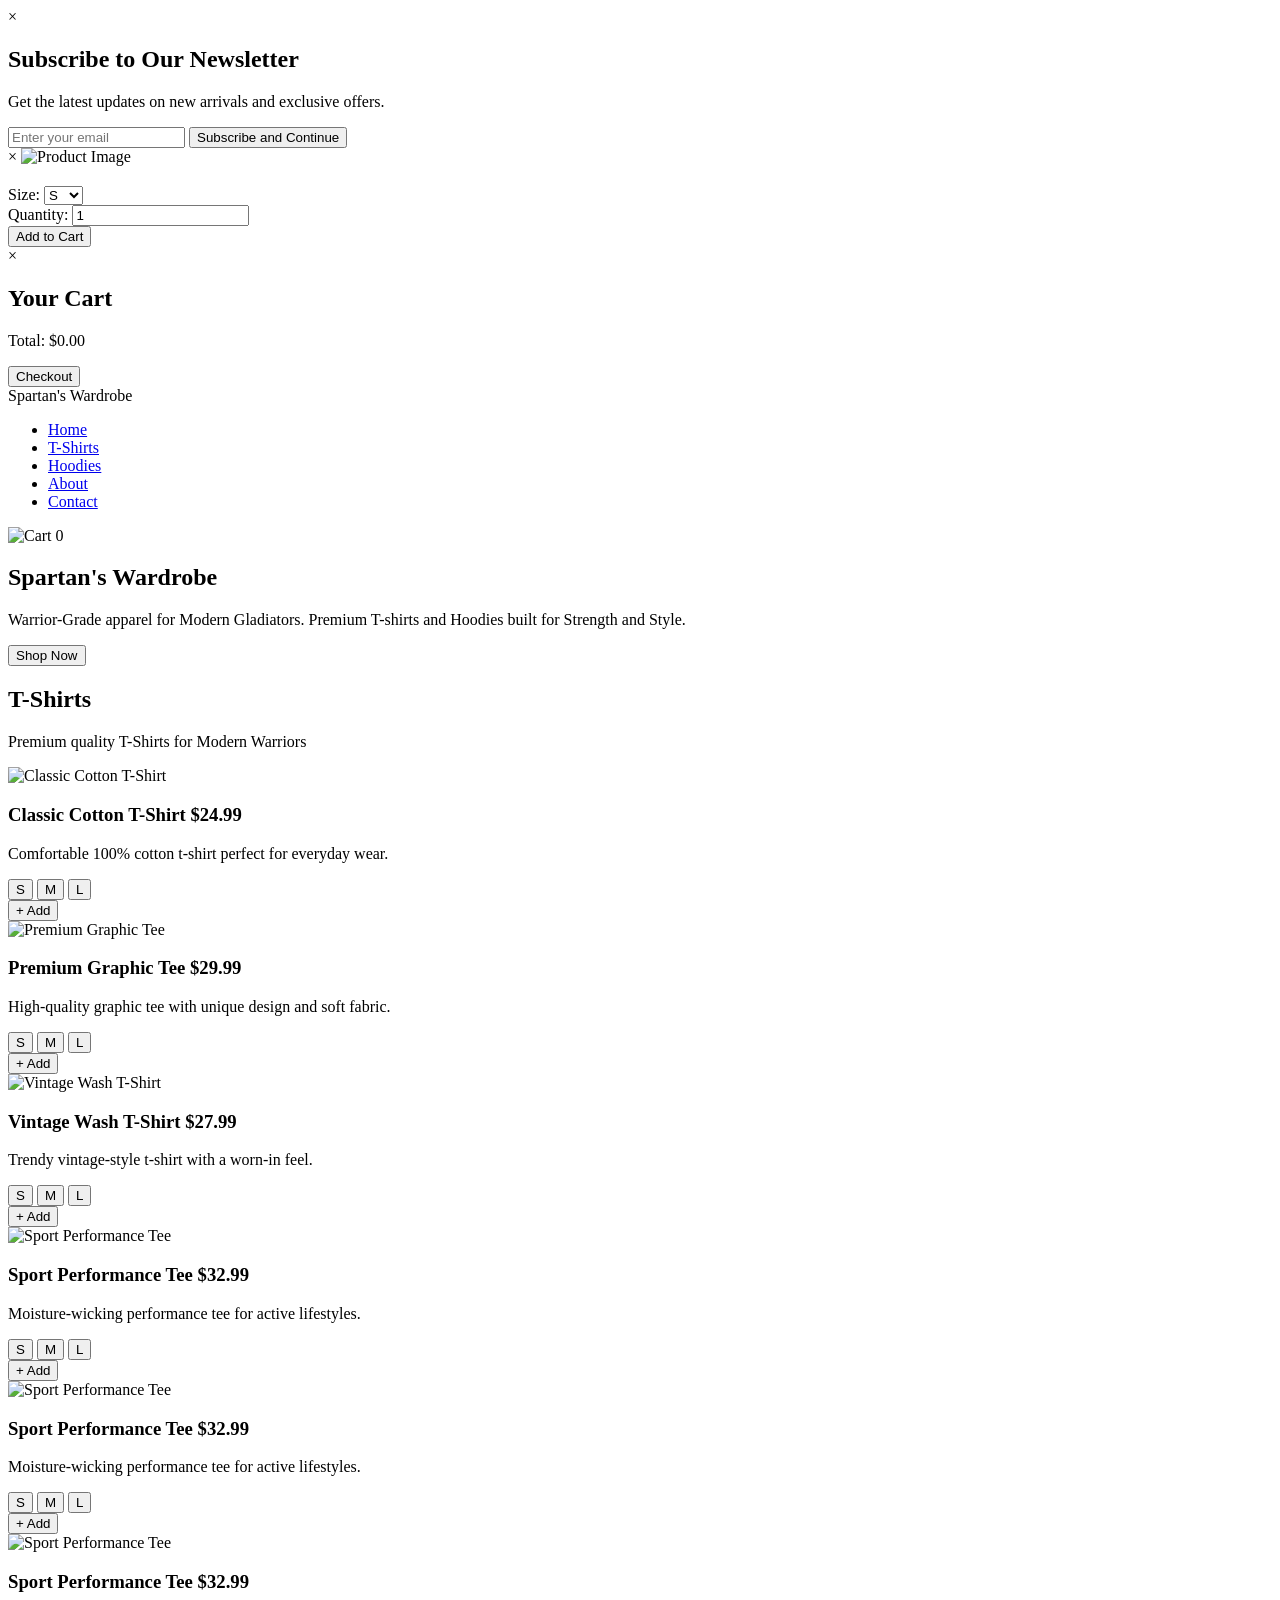
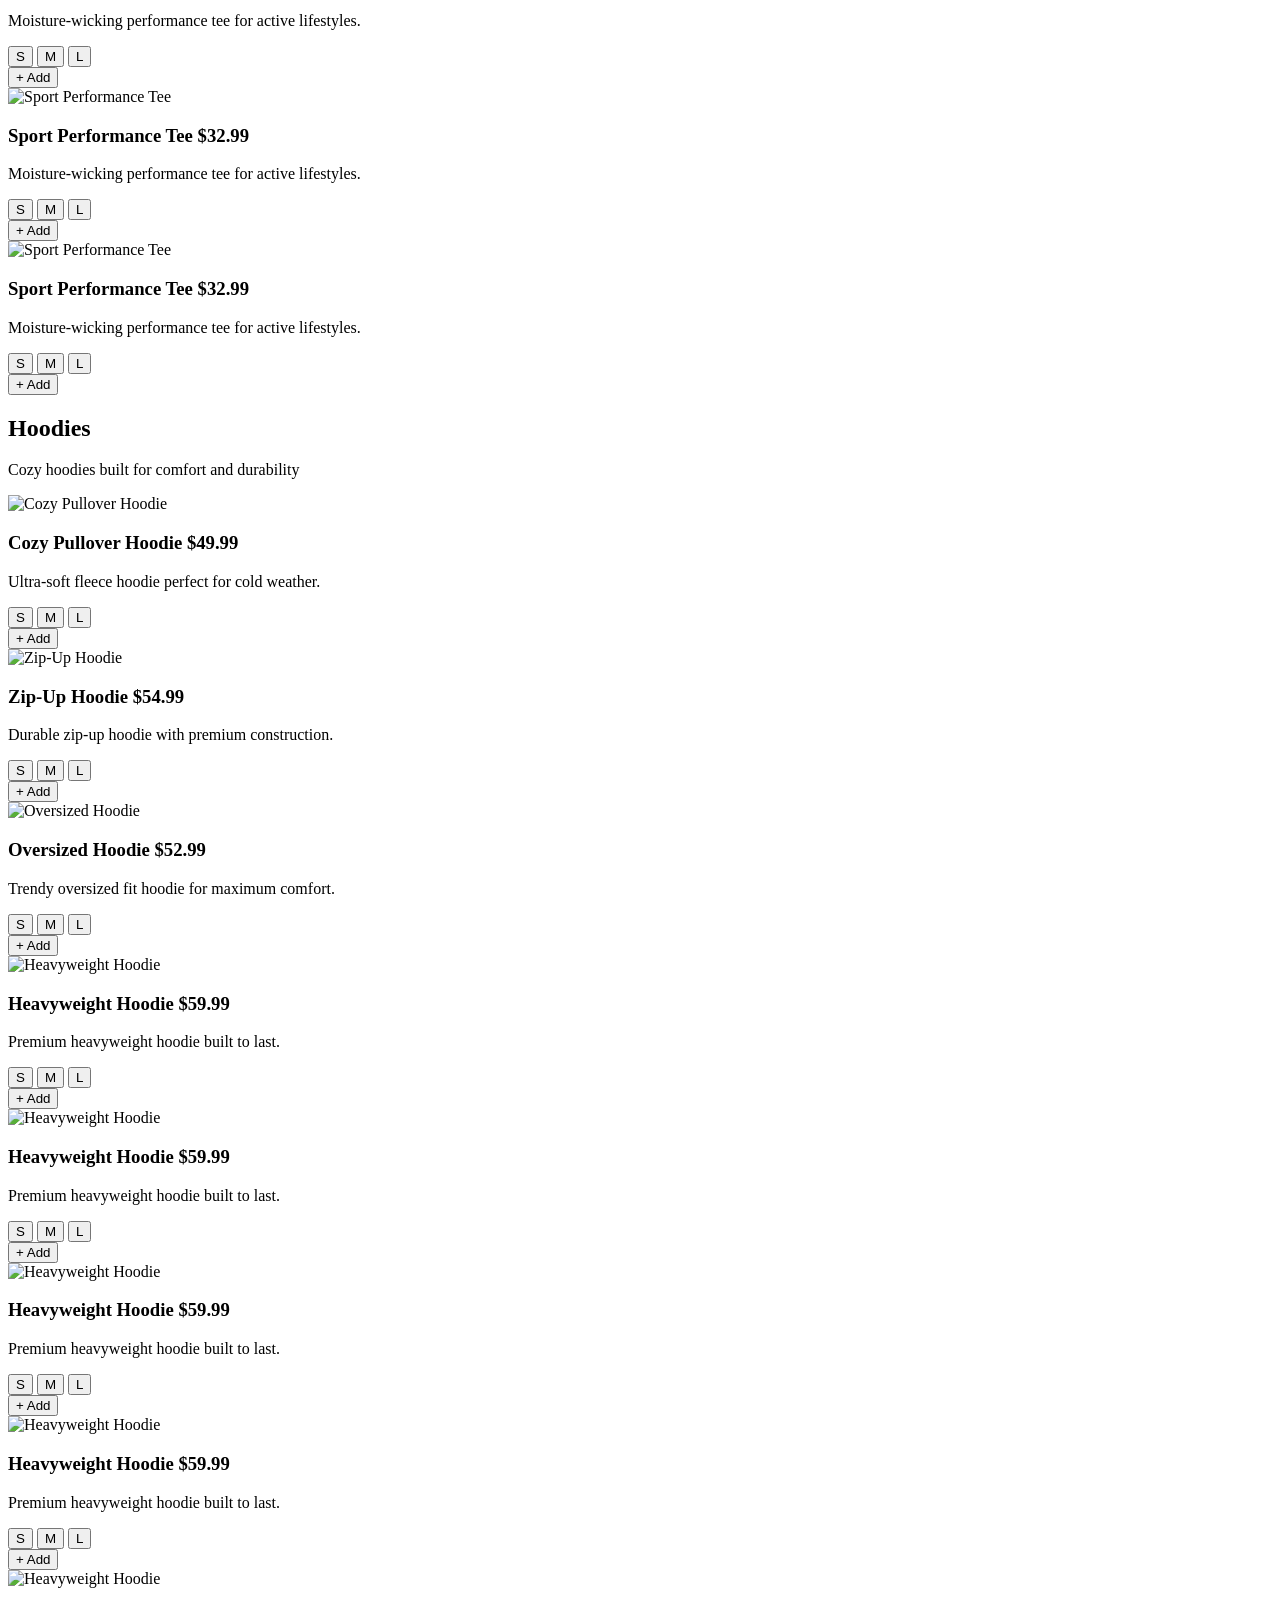
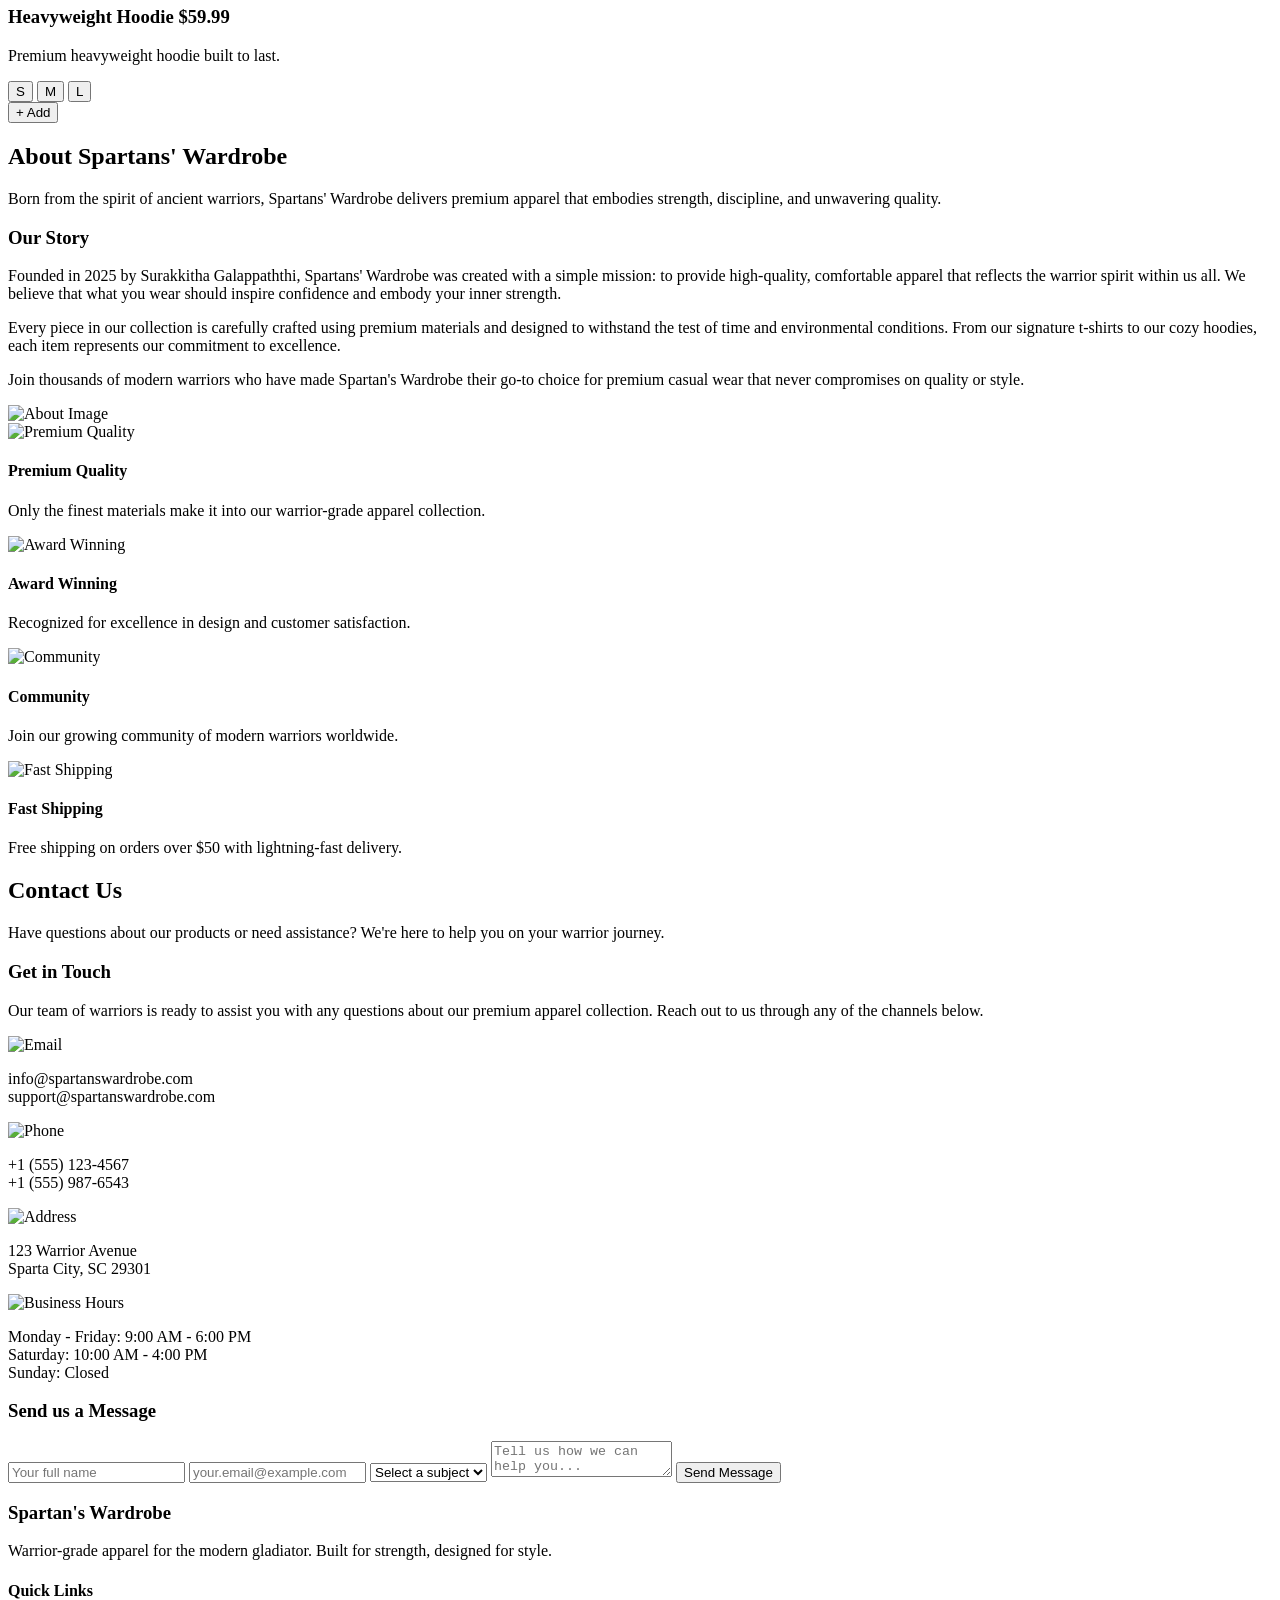
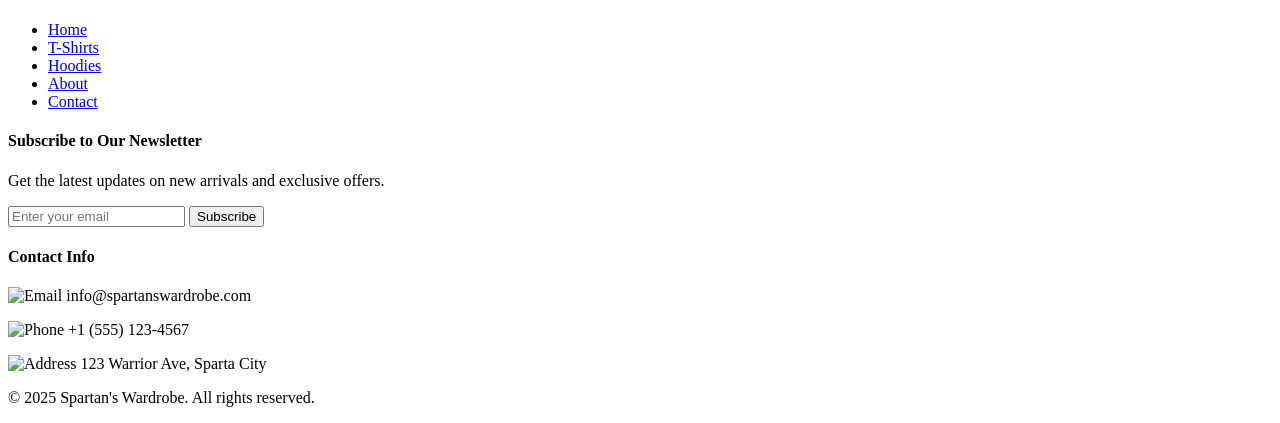
==== Spartans Wardrobe/index.html @ de3a8e61 "Rename Issue Resolved" ====
<!-- Main Page -->
<!DOCTYPE html>
<html lang="en">
<head>
    <meta charset="UTF-8">
    <meta name="viewport" content="width=device-width, initial-scale=1.0">
    <title>Spartan's Wardrobe</title>
    <link rel="stylesheet" href="css/styles.css">
</head>
<body>
    <!-- Email Subscription Modal -->
    <div id="emailModal" class="modal">
        <div class="modal-content">
            <span class="close">&times;</span>
            <h2>Subscribe to Our Newsletter</h2>
            <p>Get the latest updates on new arrivals and exclusive offers.</p>
            <form id="emailForm">
                <input type="email" id="subscribeEmail" placeholder="Enter your email" required>
                <button type="submit">Subscribe and Continue</button>
            </form>
        </div>
    </div>

    <!-- Product Detail Modal -->
    <div id="productModal" class="modal">
        <div class="modal-content">
            <span class="close">&times;</span>
            <img id="modalImage" src="" alt="Product Image">
            <h2 id="modalName"></h2>
            <p id="modalPrice"></p>
            <p id="modalDesc"></p>
            <div class="modal-options">
                <label for="modalSize">Size:</label>
                <select id="modalSize">
                    <option value="S">S</option>
                    <option value="M">M</option>
                    <option value="L">L</option>
                    <option value="XL">XL</option>
                </select>
            </div>
            <div class="modal-options">
                <label for="modalQty">Quantity:</label>
                <input type="number" id="modalQty" min="1" value="1">
            </div>
            <button id="addToCartBtn">Add to Cart</button>
        </div>
    </div>

    <!-- Cart Modal -->
    <div id="cartModal" class="modal">
        <div class="modal-content">
            <span class="close">&times;</span>
            <h2>Your Cart</h2>
            <div id="cartItems"></div>
            <p id="cartTotal">Total: $0.00</p>
            <button id="checkoutBtn">Checkout</button>
        </div>
    </div>

    <!-- Navbar -->
    <header>
        <nav>
            <div class="logo">Spartan's Wardrobe</div>
            <ul>
                <li><a href="#home">Home</a></li>
                <li><a href="#tshirts">T-Shirts</a></li>
                <li><a href="#hoodies">Hoodies</a></li>
                <li><a href="#about">About</a></li>
                <li><a href="#contact">Contact</a></li>
            </ul>
            <div class="cart-icon">
                <img src="Spartans' Wardrobe\IMAGES\icons8-shopping-cart.gif" alt="Cart">
                <span id="cartBadge" class="badge">0</span>
            </div>
        </nav>
    </header>

    <!-- Home Section -->
    <section id="home" class="hero">
        <h1>Spartan's Wardrobe</h1>
        <p>Warrior-Grade apparel for Modern Gladiators. Premium T-shirts and Hoodies built for Strength and Style.</p>
        <button class="shop-now">Shop Now</button>
    </section>

    <!-- T-Shirts Section -->
    <section id="tshirts">
        <h2>T-Shirts</h2>
        <p>Premium quality T-Shirts for Modern Warriors</p>
        <div class="products">

            <div class="product" data-id="1">
                <img src="Spartans' Wardrobe\IMAGES\T-1.jpeg" alt="Classic Cotton T-Shirt" data-images='["Spartans' Wardrobe\IMAGES\T-1.jpeg"]'>
                <h3>Classic Cotton T-Shirt $24.99</h3>
                <p>Comfortable 100% cotton t-shirt perfect for everyday wear.</p>
                <div class="sizes">
                    <button>S</button>
                    <button>M</button>
                    <button>L</button>
                </div>
                <button class="add-btn">+ Add</button>
            </div>

            <div class="product" data-id="2">
                <img src="Spartans' Wardrobe\IMAGES\T-2.jpg" alt="Premium Graphic Tee" data-images='["Spartans' Wardrobe\IMAGES\T-2.jpg"]'>
                <h3>Premium Graphic Tee $29.99</h3>
                <p>High-quality graphic tee with unique design and soft fabric.</p>
                <div class="sizes">
                    <button>S</button>
                    <button>M</button>
                    <button>L</button>
                </div>
                <button class="add-btn">+ Add</button>
            </div>

            <div class="product" data-id="3">
                <img src="Spartans' Wardrobe\IMAGES\T-3.jpg" alt="Vintage Wash T-Shirt" data-images='["Spartans' Wardrobe\IMAGES\T-3.jpg"]'>
                <h3>Vintage Wash T-Shirt $27.99</h3>
                <p>Trendy vintage-style t-shirt with a worn-in feel.</p>
                <div class="sizes">
                    <button>S</button>
                    <button>M</button>
                    <button>L</button>
                </div>
                <button class="add-btn">+ Add</button>
            </div>

            <div class="product" data-id="4">
                <img src="Spartans' Wardrobe\IMAGES\T-4.jpg" alt="Sport Performance Tee" data-images='["Spartans' Wardrobe\IMAGES\T-4.jpg"]'>
                <h3>Sport Performance Tee $32.99</h3>
                <p>Moisture-wicking performance tee for active lifestyles.</p>
                <div class="sizes">
                    <button>S</button>
                    <button>M</button>
                    <button>L</button>
                </div>
                <button class="add-btn">+ Add</button>
            </div>

            <div class="product" data-id="5">
                <img src="Spartans' Wardrobe\IMAGES\T-5.jpeg" alt="Sport Performance Tee" data-images='["https://via.placeholder.com/300x200?text=Sport+Performance", "https://via.placeholder.com/300x200?text=Sport+Performance+Alt"]'>
                <h3>Sport Performance Tee $32.99</h3>
                <p>Moisture-wicking performance tee for active lifestyles.</p>
                <div class="sizes">
                    <button>S</button>
                    <button>M</button>
                    <button>L</button>
                </div>
                <button class="add-btn">+ Add</button>
            </div>

            <div class="product" data-id="6">
                <img src="Spartans' Wardrobe\IMAGES\T-6.jpeg" alt="Sport Performance Tee" data-images='["https://via.placeholder.com/300x200?text=Sport+Performance", "https://via.placeholder.com/300x200?text=Sport+Performance+Alt"]'>
                <h3>Sport Performance Tee $32.99</h3>
                <p>Moisture-wicking performance tee for active lifestyles.</p>
                <div class="sizes">
                    <button>S</button>
                    <button>M</button>
                    <button>L</button>
                </div>
                <button class="add-btn">+ Add</button>
            </div>

            <div class="product" data-id="7">
                <img src="Spartans' Wardrobe\IMAGES\T-7.jpeg" alt="Sport Performance Tee" data-images='["https://via.placeholder.com/300x200?text=Sport+Performance", "https://via.placeholder.com/300x200?text=Sport+Performance+Alt"]'>
                <h3>Sport Performance Tee $32.99</h3>
                <p>Moisture-wicking performance tee for active lifestyles.</p>
                <div class="sizes">
                    <button>S</button>
                    <button>M</button>
                    <button>L</button>
                </div>
                <button class="add-btn">+ Add</button>
            </div>

            <div class="product" data-id="8">
                <img src="Spartans' Wardrobe\IMAGES\T-8.jpeg" alt="Sport Performance Tee" data-images='["https://via.placeholder.com/300x200?text=Sport+Performance", "https://via.placeholder.com/300x200?text=Sport+Performance+Alt"]'>
                <h3>Sport Performance Tee $32.99</h3>
                <p>Moisture-wicking performance tee for active lifestyles.</p>
                <div class="sizes">
                    <button>S</button>
                    <button>M</button>
                    <button>L</button>
                </div>
                <button class="add-btn">+ Add</button>
            </div>

            
        </div>
    </section>


    <!-- Hoodies Section -->
    <section id="hoodies">
        <h2>Hoodies</h2>
        <p>Cozy hoodies built for comfort and durability</p>
        <div class="products">

            <div class="product" data-id="9">
                <img src="Spartans' Wardrobe\IMAGES\H-1.jpg" alt="Cozy Pullover Hoodie" data-images='["https://via.placeholder.com/300x200?text=Cozy+Pullover", "https://via.placeholder.com/300x200?text=Cozy+Pullover+Alt"]'>
                <h3>Cozy Pullover Hoodie $49.99</h3>
                <p>Ultra-soft fleece hoodie perfect for cold weather.</p>
                <div class="sizes">
                    <button>S</button>
                    <button>M</button>
                    <button>L</button>
                </div>
                <button class="add-btn">+ Add</button>
            </div>

            <div class="product" data-id="10">
                <img src="Spartans' Wardrobe\IMAGES\H-2.jpeg" alt="Zip-Up Hoodie" data-images='["https://via.placeholder.com/300x200?text=Zip-Up", "https://via.placeholder.com/300x200?text=Zip-Up+Alt"]'>
                <h3>Zip-Up Hoodie $54.99</h3>
                <p>Durable zip-up hoodie with premium construction.</p>
                <div class="sizes">
                    <button>S</button>
                    <button>M</button>
                    <button>L</button>
                </div>
                <button class="add-btn">+ Add</button>
            </div>

            <div class="product" data-id="11">
                <img src="Spartans' Wardrobe\IMAGES\H-3.jpeg" alt="Oversized Hoodie" data-images='["https://via.placeholder.com/300x200?text=Oversized", "https://via.placeholder.com/300x200?text=Oversized+Alt"]'>
                <h3>Oversized Hoodie $52.99</h3>
                <p>Trendy oversized fit hoodie for maximum comfort.</p>
                <div class="sizes">
                    <button>S</button>
                    <button>M</button>
                    <button>L</button>
                </div>
                <button class="add-btn">+ Add</button>
            </div>

            <div class="product" data-id="12">
                <img src="Spartans' Wardrobe\IMAGES\H-4.jpeg" alt="Heavyweight Hoodie" data-images='["https://via.placeholder.com/300x200?text=Heavyweight", "https://via.placeholder.com/300x200?text=Heavyweight+Alt"]'>
                <h3>Heavyweight Hoodie $59.99</h3>
                <p>Premium heavyweight hoodie built to last.</p>
                <div class="sizes">
                    <button>S</button>
                    <button>M</button>
                    <button>L</button>
                </div>
                <button class="add-btn">+ Add</button>
            </div>

            <div class="product" data-id="13">
                <img src="Spartans' Wardrobe\IMAGES\H-5.jpeg" alt="Heavyweight Hoodie" data-images='["https://via.placeholder.com/300x200?text=Heavyweight", "https://via.placeholder.com/300x200?text=Heavyweight+Alt"]'>
                <h3>Heavyweight Hoodie $59.99</h3>
                <p>Premium heavyweight hoodie built to last.</p>
                <div class="sizes">
                    <button>S</button>
                    <button>M</button>
                    <button>L</button>
                </div>
                <button class="add-btn">+ Add</button>
            </div>

            <div class="product" data-id="14">
                <img src="Spartans' Wardrobe\IMAGES\H-6.jpg" alt="Heavyweight Hoodie" data-images='["https://via.placeholder.com/300x200?text=Heavyweight", "https://via.placeholder.com/300x200?text=Heavyweight+Alt"]'>
                <h3>Heavyweight Hoodie $59.99</h3>
                <p>Premium heavyweight hoodie built to last.</p>
                <div class="sizes">
                    <button>S</button>
                    <button>M</button>
                    <button>L</button>
                </div>
                <button class="add-btn">+ Add</button>
            </div>

            <div class="product" data-id="15">
                <img src="Spartans' Wardrobe\IMAGES\H-7.jpeg" alt="Heavyweight Hoodie" data-images='["https://via.placeholder.com/300x200?text=Heavyweight", "https://via.placeholder.com/300x200?text=Heavyweight+Alt"]'>
                <h3>Heavyweight Hoodie $59.99</h3>
                <p>Premium heavyweight hoodie built to last.</p>
                <div class="sizes">
                    <button>S</button>
                    <button>M</button>
                    <button>L</button>
                </div>
                <button class="add-btn">+ Add</button>
            </div>

            <div class="product" data-id="16">
                <img src="Spartans' Wardrobe\IMAGES\H-8.jpeg" alt="Heavyweight Hoodie" data-images='["https://via.placeholder.com/300x200?text=Heavyweight", "https://via.placeholder.com/300x200?text=Heavyweight+Alt"]'>
                <h3>Heavyweight Hoodie $59.99</h3>
                <p>Premium heavyweight hoodie built to last.</p>
                <div class="sizes">
                    <button>S</button>
                    <button>M</button>
                    <button>L</button>
                </div>
                <button class="add-btn">+ Add</button>
            </div>

        </div>
    </section>

    <!-- About Section -->
    <section id="about">
        <h2>About Spartans' Wardrobe</h2>
        <p>Born from the spirit of ancient warriors, Spartans' Wardrobe delivers premium apparel that embodies strength, discipline, and unwavering quality.</p>
        <div class="about-content">
            <div class="story">
                <h3>Our Story</h3>
                <p>Founded in 2025 by Surakkitha Galappaththi, Spartans' Wardrobe was created with a simple mission: to provide high-quality, comfortable apparel that reflects the warrior spirit within us all. We believe that what you wear should inspire confidence and embody your inner strength.</p>
                <p>Every piece in our collection is carefully crafted using premium materials and designed to withstand the test of time and environmental conditions. From our signature t-shirts to our cozy hoodies, each item represents our commitment to excellence.</p>
                <p>Join thousands of modern warriors who have made Spartan's Wardrobe their go-to choice for premium casual wear that never compromises on quality or style.</p>
            </div>
            <img src="Spartans' Wardrobe\IMAGES\About.jpg" alt="About Image">
        </div>
        <div class="features">
            <div class="feature">
                <img src="Spartans' Wardrobe\IMAGES\icons8-Premiumquality.png" alt="Premium Quality">
                <h4>Premium Quality</h4>
                <p>Only the finest materials make it into our warrior-grade apparel collection.</p>
            </div>
            <div class="feature">
                <img src="Spartans' Wardrobe\IMAGES\icons8-awardwinning.png" alt="Award Winning">
                <h4>Award Winning</h4>
                <p>Recognized for excellence in design and customer satisfaction.</p>
            </div>
            <div class="feature">
                <img src="Spartans' Wardrobe\IMAGES\icons8-community.png" alt="Community">
                <h4>Community</h4>
                <p>Join our growing community of modern warriors worldwide.</p>
            </div>
            <div class="feature">
                <img src="Spartans' Wardrobe\IMAGES\icons8-shipping.png" alt="Fast Shipping">
                <h4>Fast Shipping</h4>
                <p>Free shipping on orders over $50 with lightning-fast delivery.</p>
            </div>
        </div>
    </section>

    <!-- Contact Section -->
    <section id="contact">
        <h2>Contact Us</h2>
        <p>Have questions about our products or need assistance? We're here to help you on your warrior journey.</p>
        <div class="contact-content">
            <div class="contact-info">
                <h3>Get in Touch</h3>
                <p>Our team of warriors is ready to assist you with any questions about our premium apparel collection. Reach out to us through any of the channels below.</p>
                <div class="info-item">
                    <img src="Spartans' Wardrobe\IMAGES\icons8-email.gif" alt="Email">
                    <p>info@spartanswardrobe.com<br>support@spartanswardrobe.com</p>
                </div>
                <div class="info-item">
                    <img src="Spartans' Wardrobe\IMAGES\icons8-phone.gif" alt="Phone">
                    <p>+1 (555) 123-4567<br>+1 (555) 987-6543</p>
                </div>
                <div class="info-item">
                    <img src="Spartans' Wardrobe\IMAGES\icons8-address.gif" alt="Address">
                    <p>123 Warrior Avenue<br>Sparta City, SC 29301</p>
                </div>
                <div class="info-item">
                    <img src="Spartans' Wardrobe\IMAGES\icons8-businesshours.png" alt="Business Hours">
                    <p>Monday - Friday: 9:00 AM - 6:00 PM<br>Saturday: 10:00 AM - 4:00 PM<br>Sunday: Closed</p>
                </div>
            </div>
            <div class="contact-form">
                <h3>Send us a Message</h3>
                <form id="contactForm">
                    <input type="text" placeholder="Your full name" required>
                    <input type="email" placeholder="your.email@example.com" required>
                    <select required>
                        <option value="">Select a subject</option>
                        <option value="product">Product Inquiry</option>
                        <option value="support">Support</option>
                        <option value="other">Other</option>
                    </select>
                    <textarea placeholder="Tell us how we can help you..." required></textarea>
                    <button type="submit">Send Message</button>
                </form>
            </div>
        </div>
    </section>

    <!-- Footer -->
    <footer>
        <div class="footer-content">
            <div class="footer-logo">
                <h3>Spartan's Wardrobe</h3>
                <p>Warrior-grade apparel for the modern gladiator. Built for strength, designed for style.</p>
            </div>
            <div class="quick-links">
                <h4>Quick Links</h4>
                <ul>
                    <li><a href="#home">Home</a></li>
                    <li><a href="#tshirts">T-Shirts</a></li>
                    <li><a href="#hoodies">Hoodies</a></li>
                    <li><a href="#about">About</a></li>
                    <li><a href="#contact">Contact</a></li>
                </ul>
            </div>
            <div class="newsletter">
                <h4>Subscribe to Our Newsletter</h4>
                <p>Get the latest updates on new arrivals and exclusive offers.</p>
                <form id="footerNewsletter">
                    <input type="email" placeholder="Enter your email" required>
                    <button type="submit">Subscribe</button>
                </form>
            </div>
            <div class="contact-info-footer">
                <h4>Contact Info</h4>
                <p><img src="https://via.placeholder.com/20?text=Email" alt="Email"> info@spartanswardrobe.com</p>
                <p><img src="https://via.placeholder.com/20?text=Phone" alt="Phone"> +1 (555) 123-4567</p>
                <p><img src="https://via.placeholder.com/20?text=Address" alt="Address"> 123 Warrior Ave, Sparta City</p>
            </div>
        </div>
        <p class="copyright">&copy; 2025 Spartan's Wardrobe. All rights reserved.</p>
    </footer>

    <!--JavaScript goes here-->

</body>
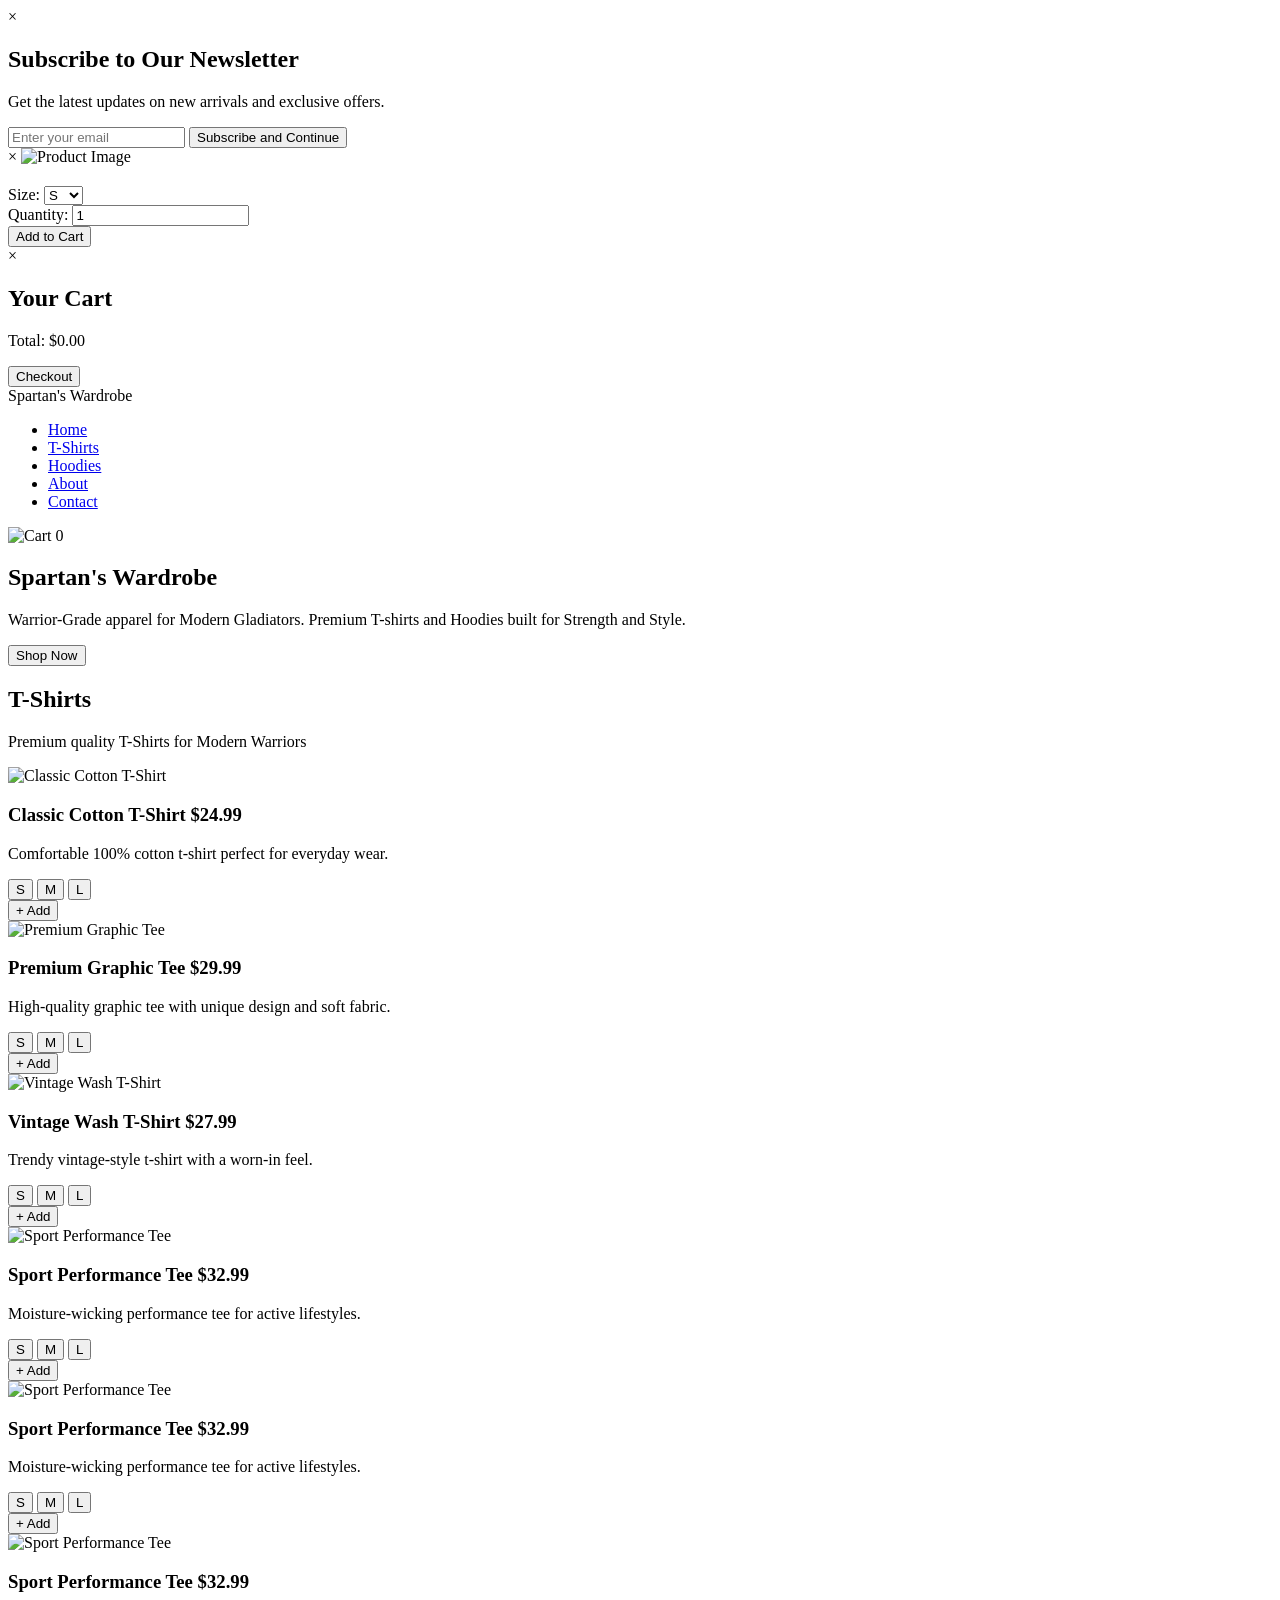
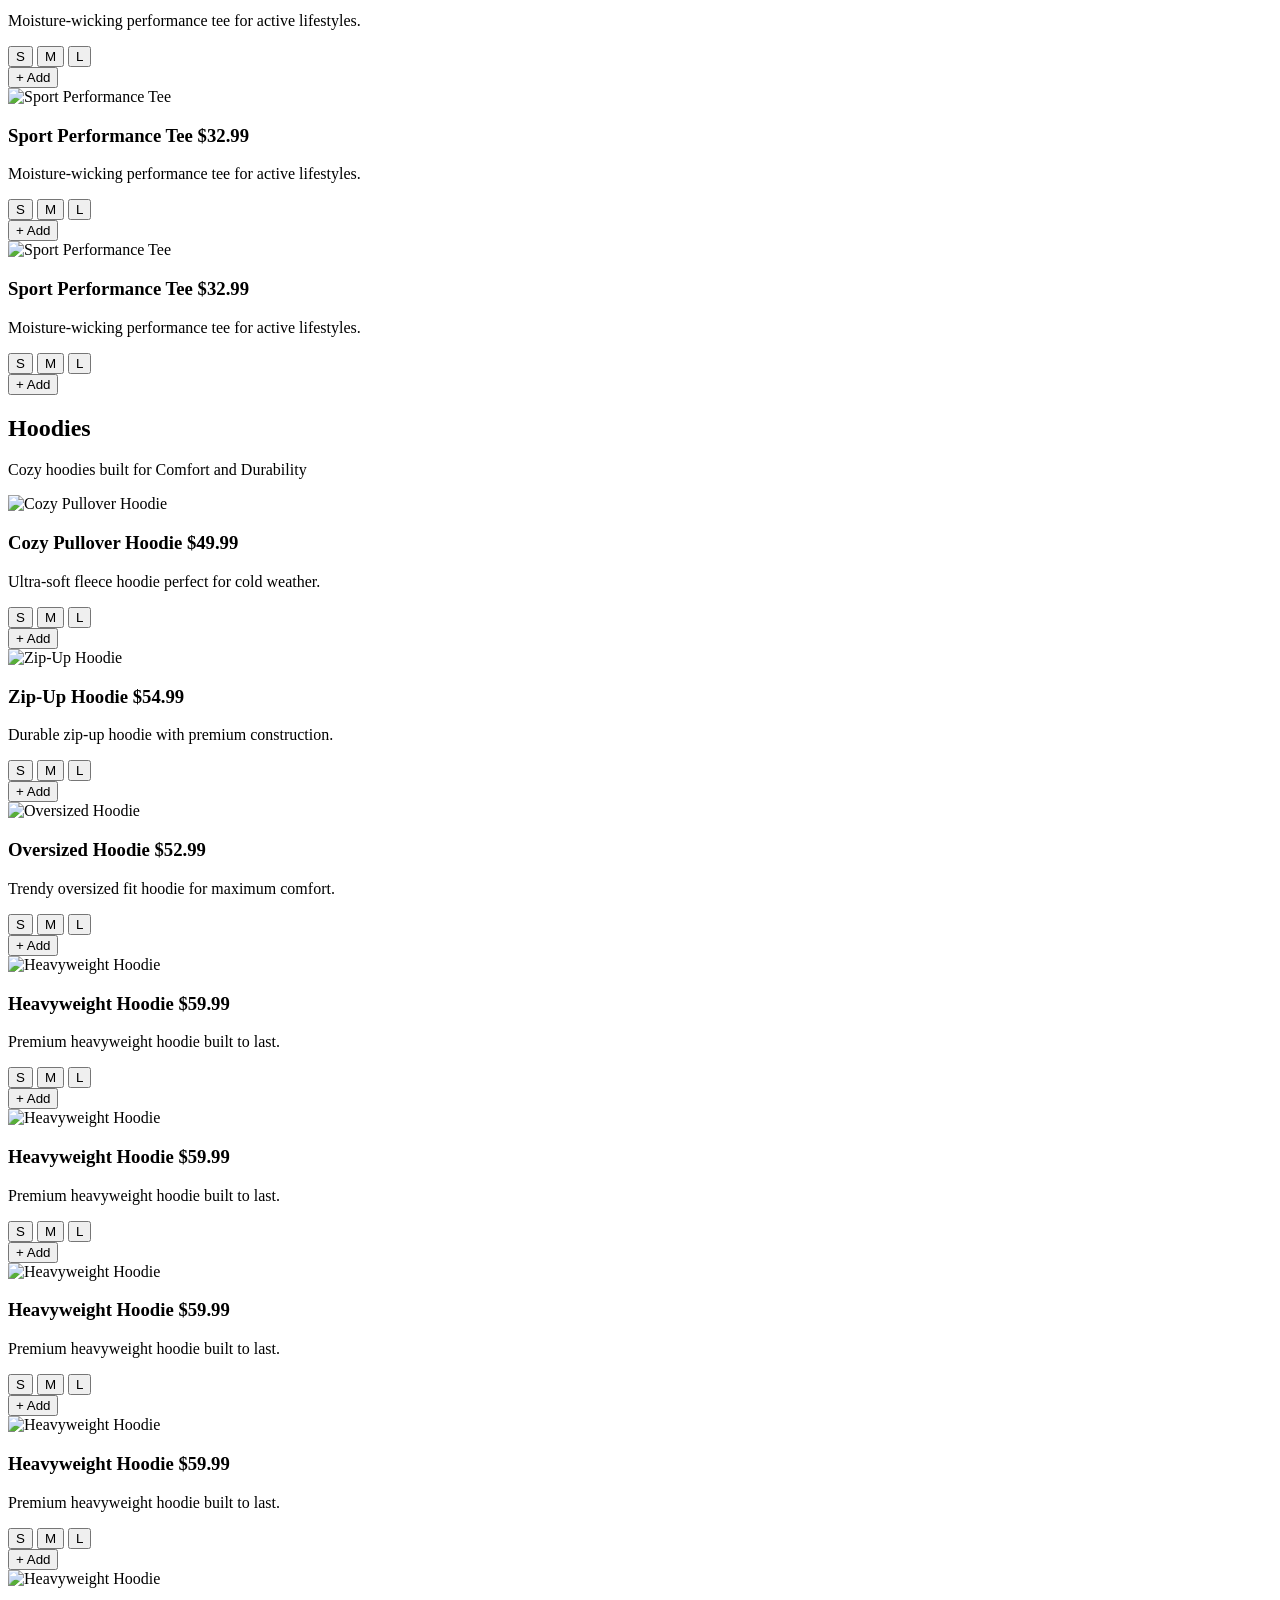
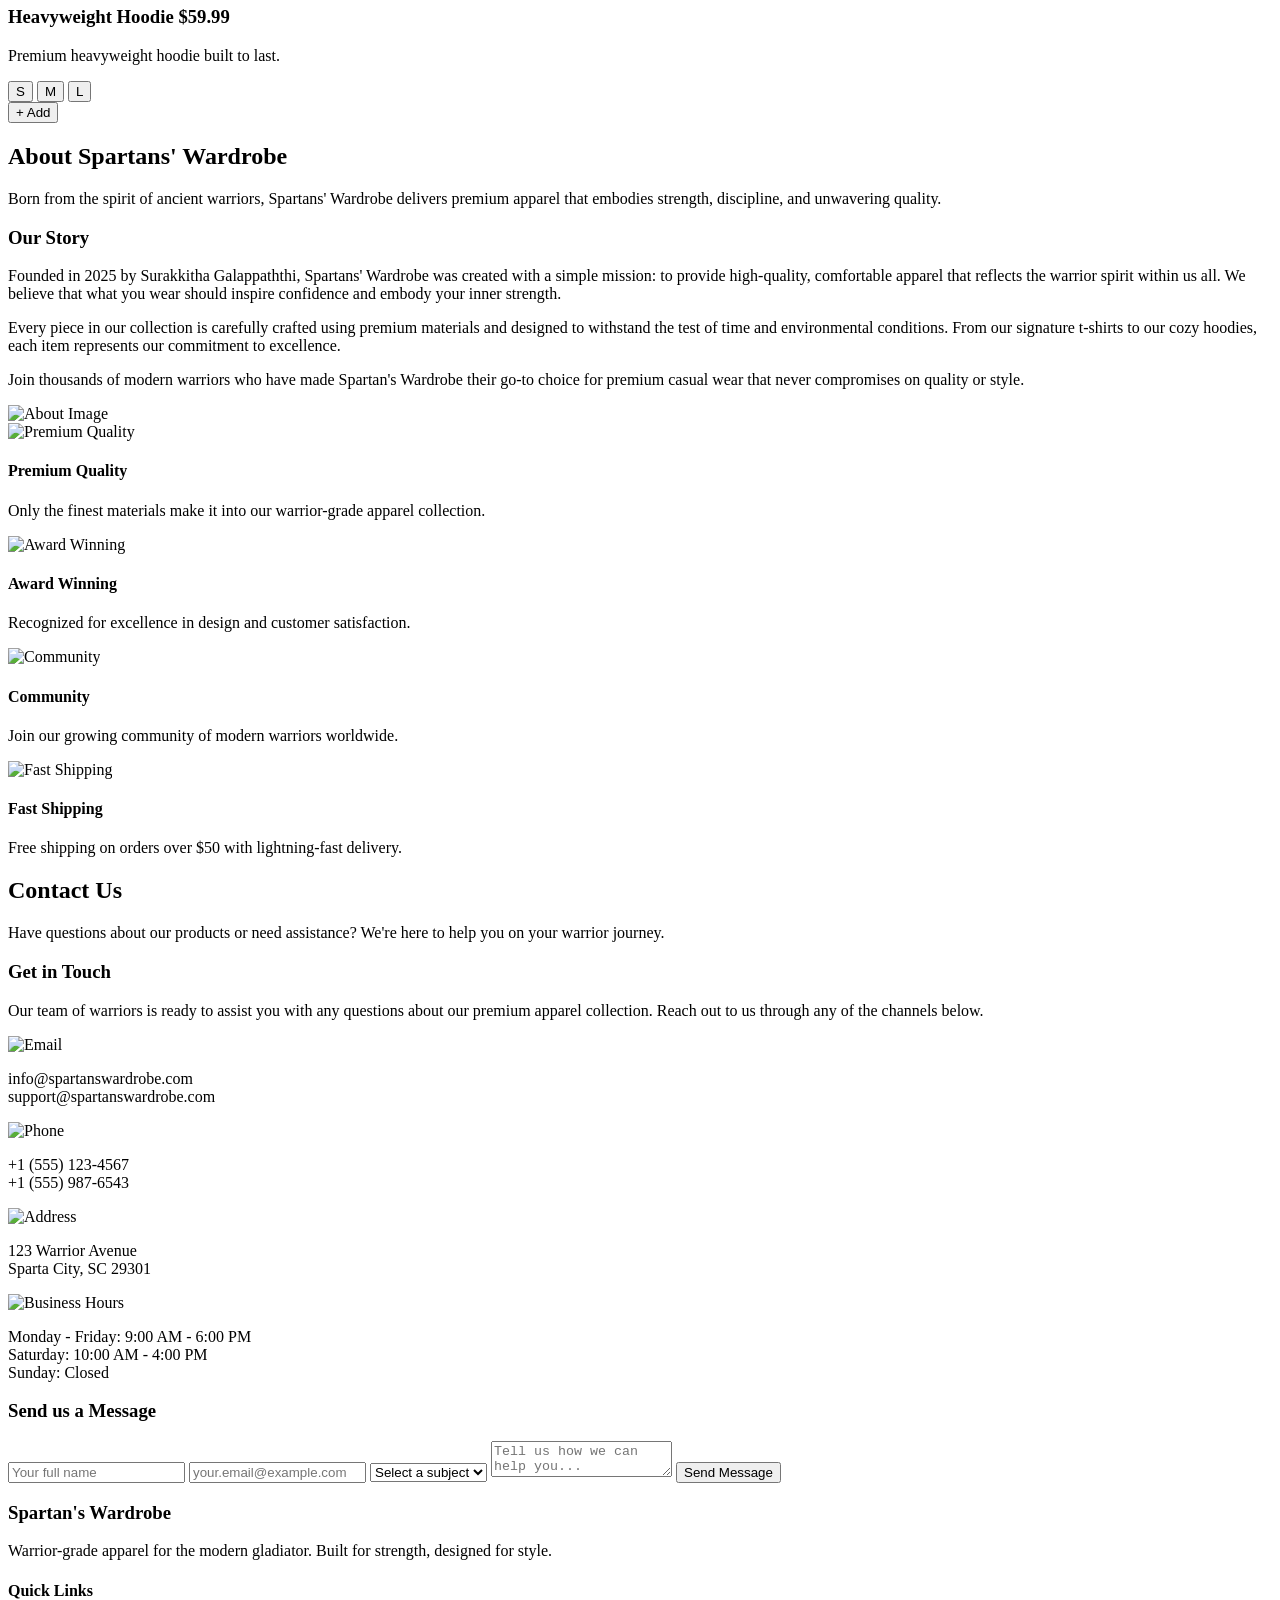
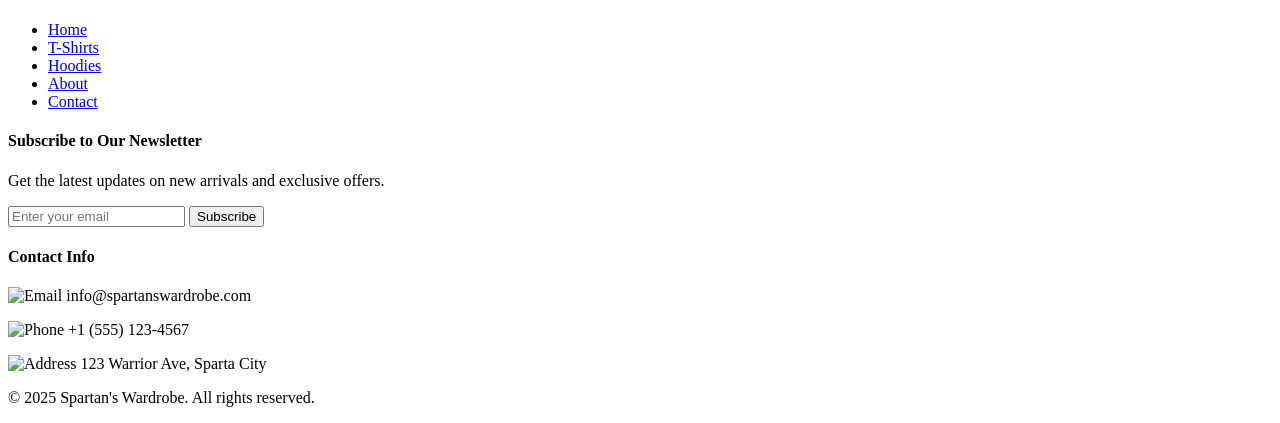
==== commit 4244f9bf: "File path changes" ====
--- a/Spartans Wardrobe/index.html
+++ b/Spartans Wardrobe/index.html
@@ -89,7 +89,7 @@
         <div class="products">
 
             <div class="product" data-id="1">
-                <img src="Spartans' Wardrobe\IMAGES\T-1.jpeg" alt="Classic Cotton T-Shirt" data-images='["Spartans' Wardrobe\IMAGES\T-1.jpeg"]'>
+                <img src="Spartans Wardrobe\IMAGES\T-1.jpeg" alt="Classic Cotton T-Shirt" data-images='["Spartans Wardrobe\IMAGES\T-1.jpeg"]'>
                 <h3>Classic Cotton T-Shirt $24.99</h3>
                 <p>Comfortable 100% cotton t-shirt perfect for everyday wear.</p>
                 <div class="sizes">
@@ -101,7 +101,7 @@
             </div>
 
             <div class="product" data-id="2">
-                <img src="Spartans' Wardrobe\IMAGES\T-2.jpg" alt="Premium Graphic Tee" data-images='["Spartans' Wardrobe\IMAGES\T-2.jpg"]'>
+                <img src="Spartans Wardrobe\IMAGES\T-2.jpg" alt="Premium Graphic Tee" data-images='["Spartans Wardrobe\IMAGES\T-2.jpg"]'>
                 <h3>Premium Graphic Tee $29.99</h3>
                 <p>High-quality graphic tee with unique design and soft fabric.</p>
                 <div class="sizes">
@@ -113,7 +113,7 @@
             </div>
 
             <div class="product" data-id="3">
-                <img src="Spartans' Wardrobe\IMAGES\T-3.jpg" alt="Vintage Wash T-Shirt" data-images='["Spartans' Wardrobe\IMAGES\T-3.jpg"]'>
+                <img src="Spartans Wardrobe\IMAGES\T-3.jpg" alt="Vintage Wash T-Shirt" data-images='["Spartans Wardrobe\IMAGES\T-3.jpg"]'>
                 <h3>Vintage Wash T-Shirt $27.99</h3>
                 <p>Trendy vintage-style t-shirt with a worn-in feel.</p>
                 <div class="sizes">
@@ -125,7 +125,7 @@
             </div>
 
             <div class="product" data-id="4">
-                <img src="Spartans' Wardrobe\IMAGES\T-4.jpg" alt="Sport Performance Tee" data-images='["Spartans' Wardrobe\IMAGES\T-4.jpg"]'>
+                <img src="Spartans Wardrobe\IMAGES\T-4.jpg" alt="Sport Performance Tee" data-images='["Spartans Wardrobe\IMAGES\T-4.jpg"]'>
                 <h3>Sport Performance Tee $32.99</h3>
                 <p>Moisture-wicking performance tee for active lifestyles.</p>
                 <div class="sizes">
@@ -137,7 +137,7 @@
             </div>
 
             <div class="product" data-id="5">
-                <img src="Spartans' Wardrobe\IMAGES\T-5.jpeg" alt="Sport Performance Tee" data-images='["https://via.placeholder.com/300x200?text=Sport+Performance", "https://via.placeholder.com/300x200?text=Sport+Performance+Alt"]'>
+                <img src="Spartans Wardrobe\IMAGES\T-5.jpeg" alt="Sport Performance Tee" data-images='["Spartans Wardrobe\IMAGES\T-5.jpeg"]'>
                 <h3>Sport Performance Tee $32.99</h3>
                 <p>Moisture-wicking performance tee for active lifestyles.</p>
                 <div class="sizes">
@@ -149,7 +149,7 @@
             </div>
 
             <div class="product" data-id="6">
-                <img src="Spartans' Wardrobe\IMAGES\T-6.jpeg" alt="Sport Performance Tee" data-images='["https://via.placeholder.com/300x200?text=Sport+Performance", "https://via.placeholder.com/300x200?text=Sport+Performance+Alt"]'>
+                <img src="Spartans Wardrobe\IMAGES\T-6.jpeg" alt="Sport Performance Tee" data-images='["Spartans Wardrobe\IMAGES\T-6.jpeg"]'>
                 <h3>Sport Performance Tee $32.99</h3>
                 <p>Moisture-wicking performance tee for active lifestyles.</p>
                 <div class="sizes">
@@ -161,7 +161,7 @@
             </div>
 
             <div class="product" data-id="7">
-                <img src="Spartans' Wardrobe\IMAGES\T-7.jpeg" alt="Sport Performance Tee" data-images='["https://via.placeholder.com/300x200?text=Sport+Performance", "https://via.placeholder.com/300x200?text=Sport+Performance+Alt"]'>
+                <img src="Spartans Wardrobe\IMAGES\T-7.jpeg" alt="Sport Performance Tee" data-images='["Spartans Wardrobe\IMAGES\T-7.jpeg"]'>
                 <h3>Sport Performance Tee $32.99</h3>
                 <p>Moisture-wicking performance tee for active lifestyles.</p>
                 <div class="sizes">
@@ -173,7 +173,7 @@
             </div>
 
             <div class="product" data-id="8">
-                <img src="Spartans' Wardrobe\IMAGES\T-8.jpeg" alt="Sport Performance Tee" data-images='["https://via.placeholder.com/300x200?text=Sport+Performance", "https://via.placeholder.com/300x200?text=Sport+Performance+Alt"]'>
+                <img src="Spartans Wardrobe\IMAGES\T-8.jpeg" alt="Sport Performance Tee" data-images='["Spartans Wardrobe\IMAGES\T-8.jpeg"]'>
                 <h3>Sport Performance Tee $32.99</h3>
                 <p>Moisture-wicking performance tee for active lifestyles.</p>
                 <div class="sizes">
@@ -192,11 +192,11 @@
     <!-- Hoodies Section -->
     <section id="hoodies">
         <h2>Hoodies</h2>
-        <p>Cozy hoodies built for comfort and durability</p>
+        <p>Cozy hoodies built for Comfort and Durability</p>
         <div class="products">
 
             <div class="product" data-id="9">
-                <img src="Spartans' Wardrobe\IMAGES\H-1.jpg" alt="Cozy Pullover Hoodie" data-images='["https://via.placeholder.com/300x200?text=Cozy+Pullover", "https://via.placeholder.com/300x200?text=Cozy+Pullover+Alt"]'>
+                <img src="Spartans Wardrobe\IMAGES\H-1.jpg" alt="Cozy Pullover Hoodie" data-images='["Spartans Wardrobe\IMAGES\H-1.jpg"]'>
                 <h3>Cozy Pullover Hoodie $49.99</h3>
                 <p>Ultra-soft fleece hoodie perfect for cold weather.</p>
                 <div class="sizes">
@@ -208,7 +208,7 @@
             </div>
 
             <div class="product" data-id="10">
-                <img src="Spartans' Wardrobe\IMAGES\H-2.jpeg" alt="Zip-Up Hoodie" data-images='["https://via.placeholder.com/300x200?text=Zip-Up", "https://via.placeholder.com/300x200?text=Zip-Up+Alt"]'>
+                <img src="Spartans Wardrobe\IMAGES\H-2.jpeg" alt="Zip-Up Hoodie" data-images='["Spartans Wardrobe\IMAGES\H-2.jpeg"]'>
                 <h3>Zip-Up Hoodie $54.99</h3>
                 <p>Durable zip-up hoodie with premium construction.</p>
                 <div class="sizes">
@@ -220,7 +220,7 @@
             </div>
 
             <div class="product" data-id="11">
-                <img src="Spartans' Wardrobe\IMAGES\H-3.jpeg" alt="Oversized Hoodie" data-images='["https://via.placeholder.com/300x200?text=Oversized", "https://via.placeholder.com/300x200?text=Oversized+Alt"]'>
+                <img src="Spartans Wardrobe\IMAGES\H-3.jpeg" alt="Oversized Hoodie" data-images='["Spartans Wardrobe\IMAGES\H-3.jpeg"]'>
                 <h3>Oversized Hoodie $52.99</h3>
                 <p>Trendy oversized fit hoodie for maximum comfort.</p>
                 <div class="sizes">
@@ -232,7 +232,7 @@
             </div>
 
             <div class="product" data-id="12">
-                <img src="Spartans' Wardrobe\IMAGES\H-4.jpeg" alt="Heavyweight Hoodie" data-images='["https://via.placeholder.com/300x200?text=Heavyweight", "https://via.placeholder.com/300x200?text=Heavyweight+Alt"]'>
+                <img src="Spartans Wardrobe\IMAGES\H-4.jpeg" alt="Heavyweight Hoodie" data-images='["Spartans Wardrobe\IMAGES\H-4.jpeg"]'>
                 <h3>Heavyweight Hoodie $59.99</h3>
                 <p>Premium heavyweight hoodie built to last.</p>
                 <div class="sizes">
@@ -244,7 +244,7 @@
             </div>
 
             <div class="product" data-id="13">
-                <img src="Spartans' Wardrobe\IMAGES\H-5.jpeg" alt="Heavyweight Hoodie" data-images='["https://via.placeholder.com/300x200?text=Heavyweight", "https://via.placeholder.com/300x200?text=Heavyweight+Alt"]'>
+                <img src="Spartans Wardrobe\IMAGES\H-5.jpeg" alt="Heavyweight Hoodie" data-images='["Spartans Wardrobe\IMAGES\H-5.jpeg"]'>
                 <h3>Heavyweight Hoodie $59.99</h3>
                 <p>Premium heavyweight hoodie built to last.</p>
                 <div class="sizes">
@@ -256,7 +256,7 @@
             </div>
 
             <div class="product" data-id="14">
-                <img src="Spartans' Wardrobe\IMAGES\H-6.jpg" alt="Heavyweight Hoodie" data-images='["https://via.placeholder.com/300x200?text=Heavyweight", "https://via.placeholder.com/300x200?text=Heavyweight+Alt"]'>
+                <img src="Spartans Wardrobe\IMAGES\H-6.jpg" alt="Heavyweight Hoodie" data-images='["Spartans Wardrobe\IMAGES\H-6.jpg"]'>
                 <h3>Heavyweight Hoodie $59.99</h3>
                 <p>Premium heavyweight hoodie built to last.</p>
                 <div class="sizes">
@@ -268,7 +268,7 @@
             </div>
 
             <div class="product" data-id="15">
-                <img src="Spartans' Wardrobe\IMAGES\H-7.jpeg" alt="Heavyweight Hoodie" data-images='["https://via.placeholder.com/300x200?text=Heavyweight", "https://via.placeholder.com/300x200?text=Heavyweight+Alt"]'>
+                <img src="Spartans Wardrobe\IMAGES\H-7.jpeg" alt="Heavyweight Hoodie" data-images='["Spartans Wardrobe\IMAGES\H-7.jpeg"]'>
                 <h3>Heavyweight Hoodie $59.99</h3>
                 <p>Premium heavyweight hoodie built to last.</p>
                 <div class="sizes">
@@ -280,7 +280,7 @@
             </div>
 
             <div class="product" data-id="16">
-                <img src="Spartans' Wardrobe\IMAGES\H-8.jpeg" alt="Heavyweight Hoodie" data-images='["https://via.placeholder.com/300x200?text=Heavyweight", "https://via.placeholder.com/300x200?text=Heavyweight+Alt"]'>
+                <img src="Spartans Wardrobe\IMAGES\H-8.jpeg" alt="Heavyweight Hoodie" data-images='["Spartans Wardrobe\IMAGES\H-8.jpeg"]'>
                 <h3>Heavyweight Hoodie $59.99</h3>
                 <p>Premium heavyweight hoodie built to last.</p>
                 <div class="sizes">
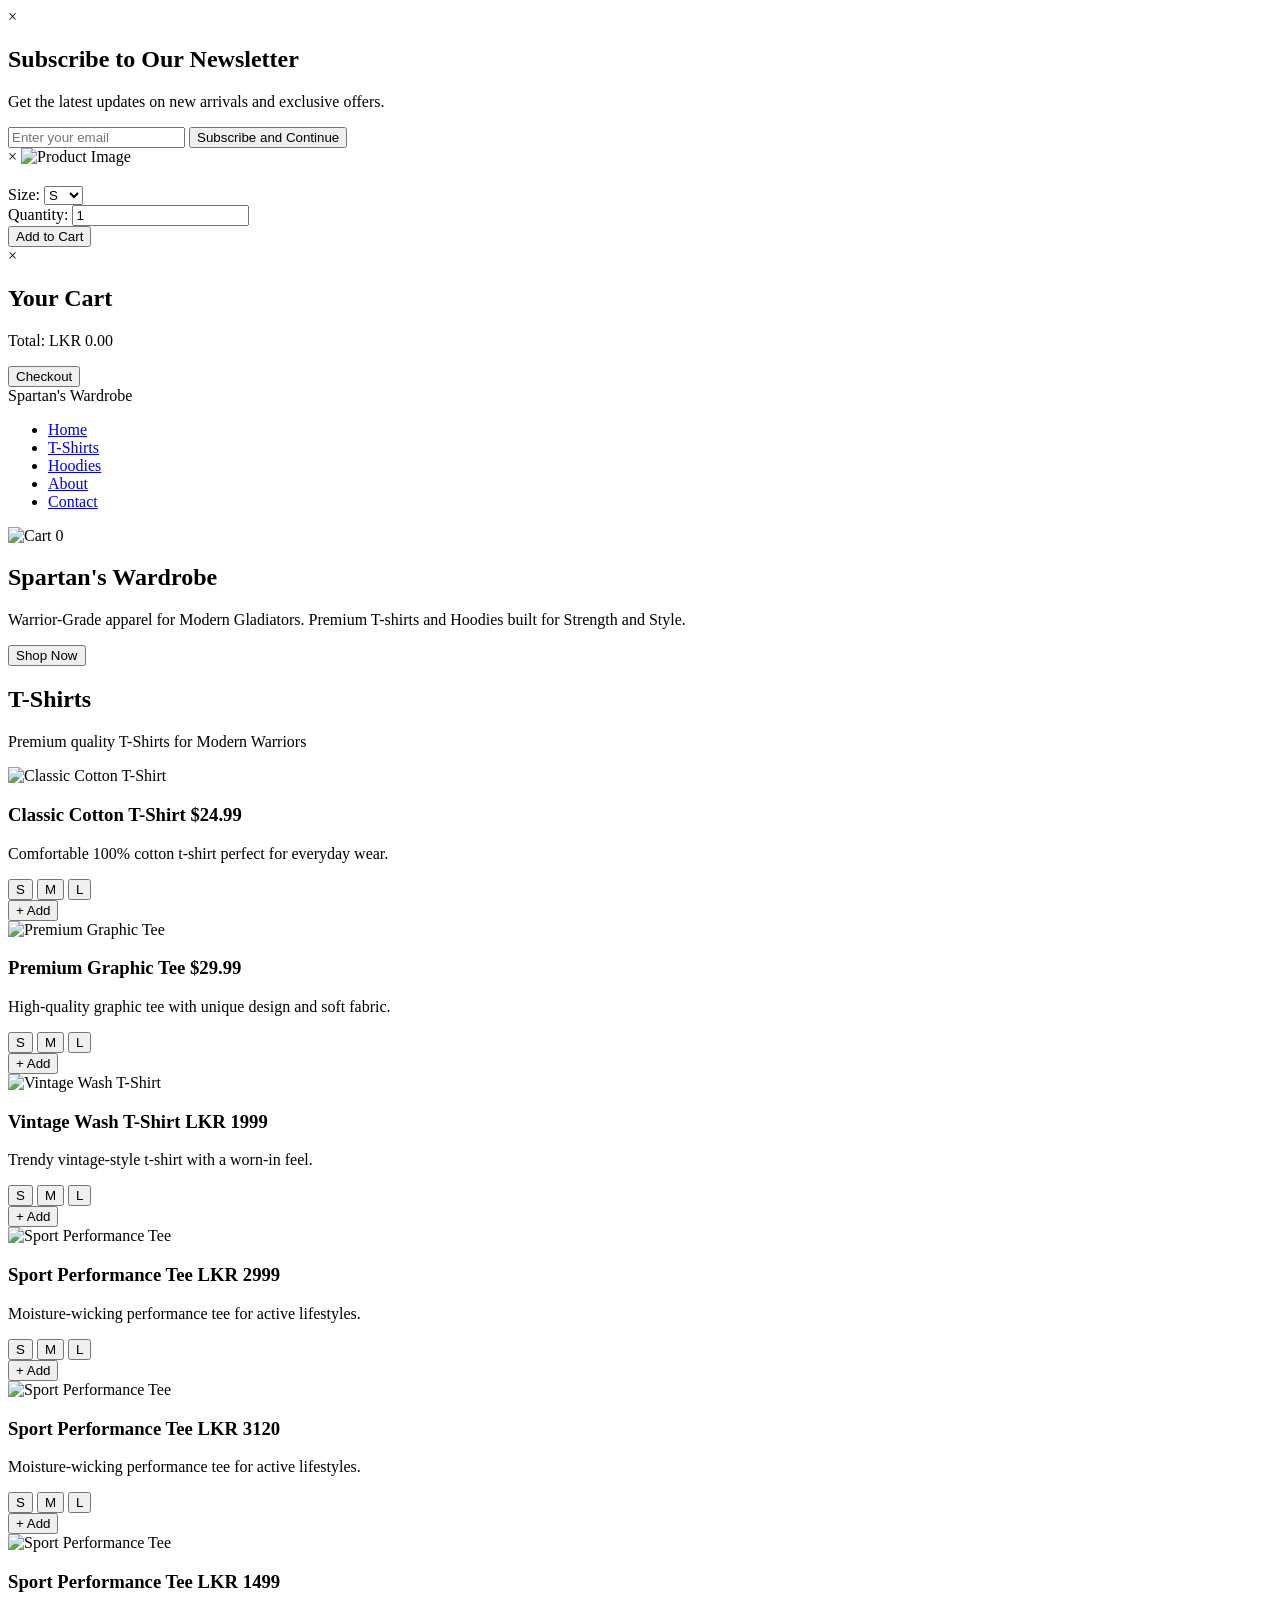
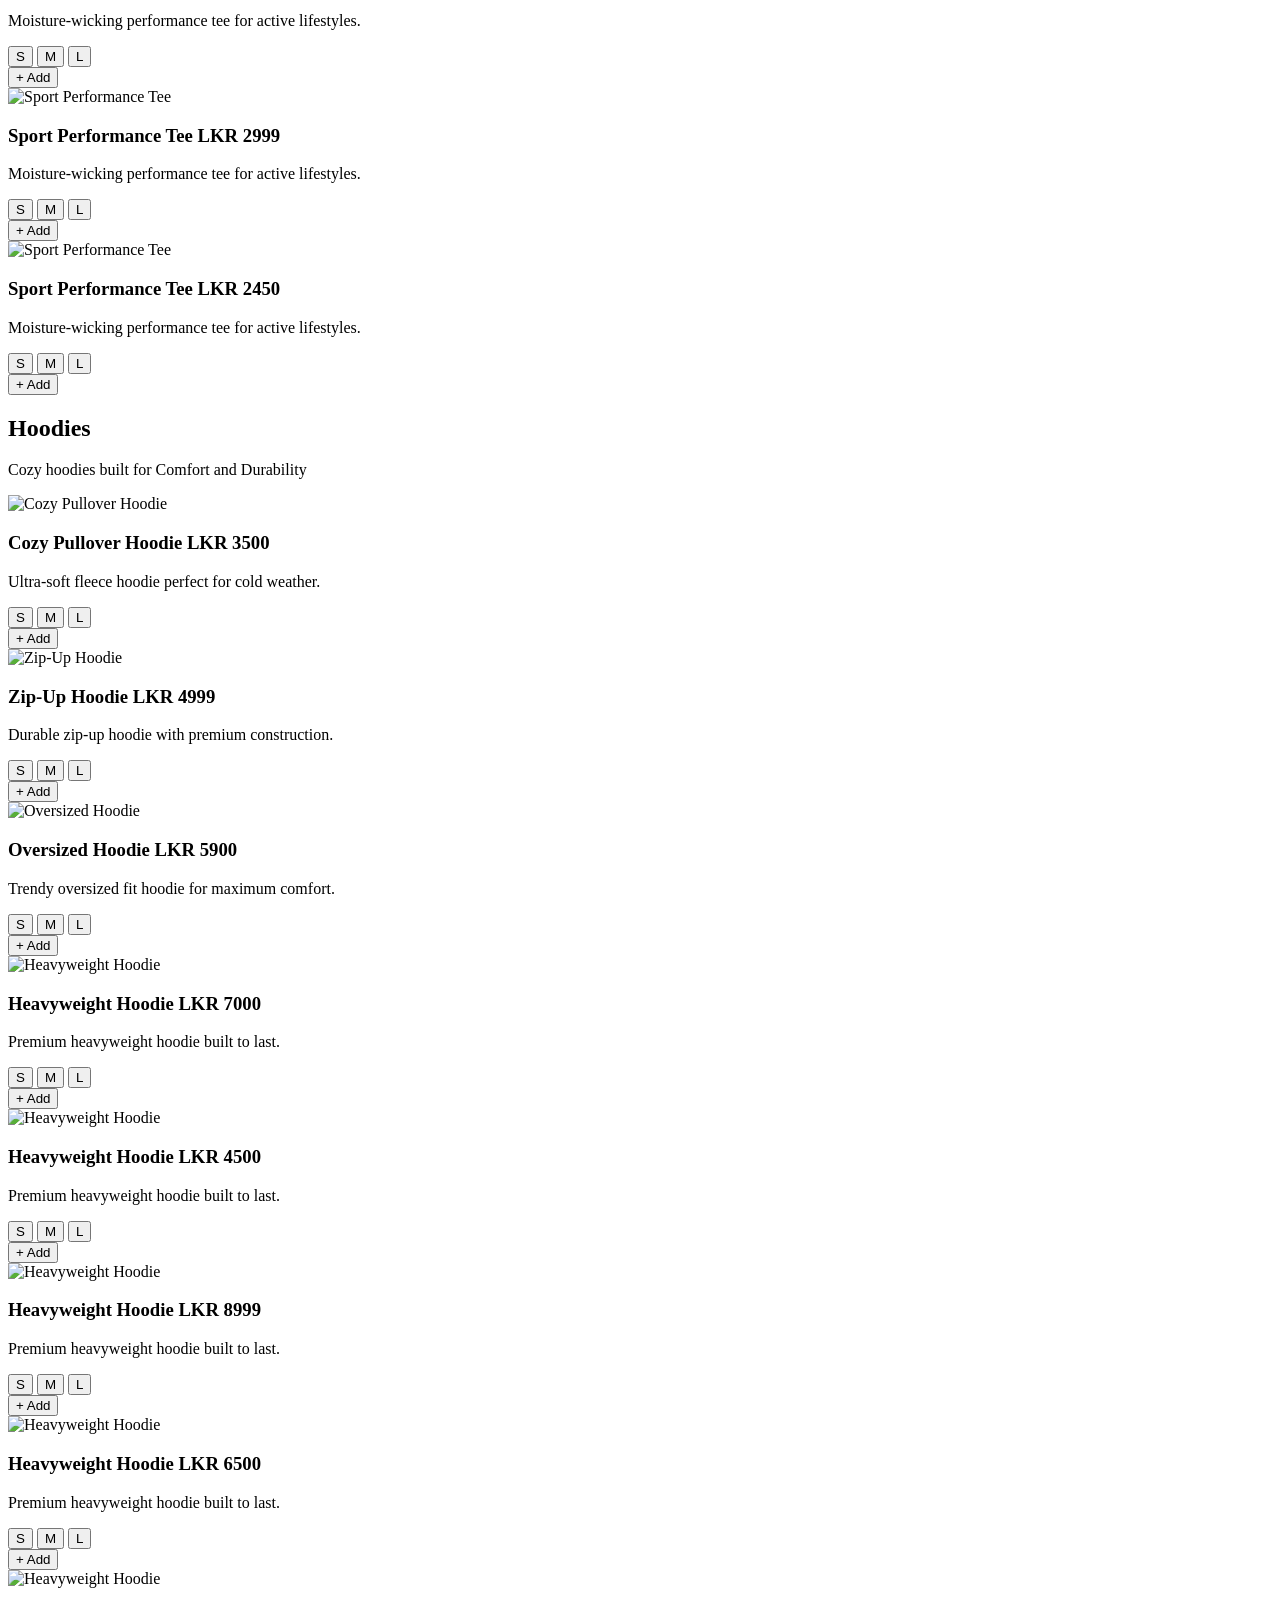
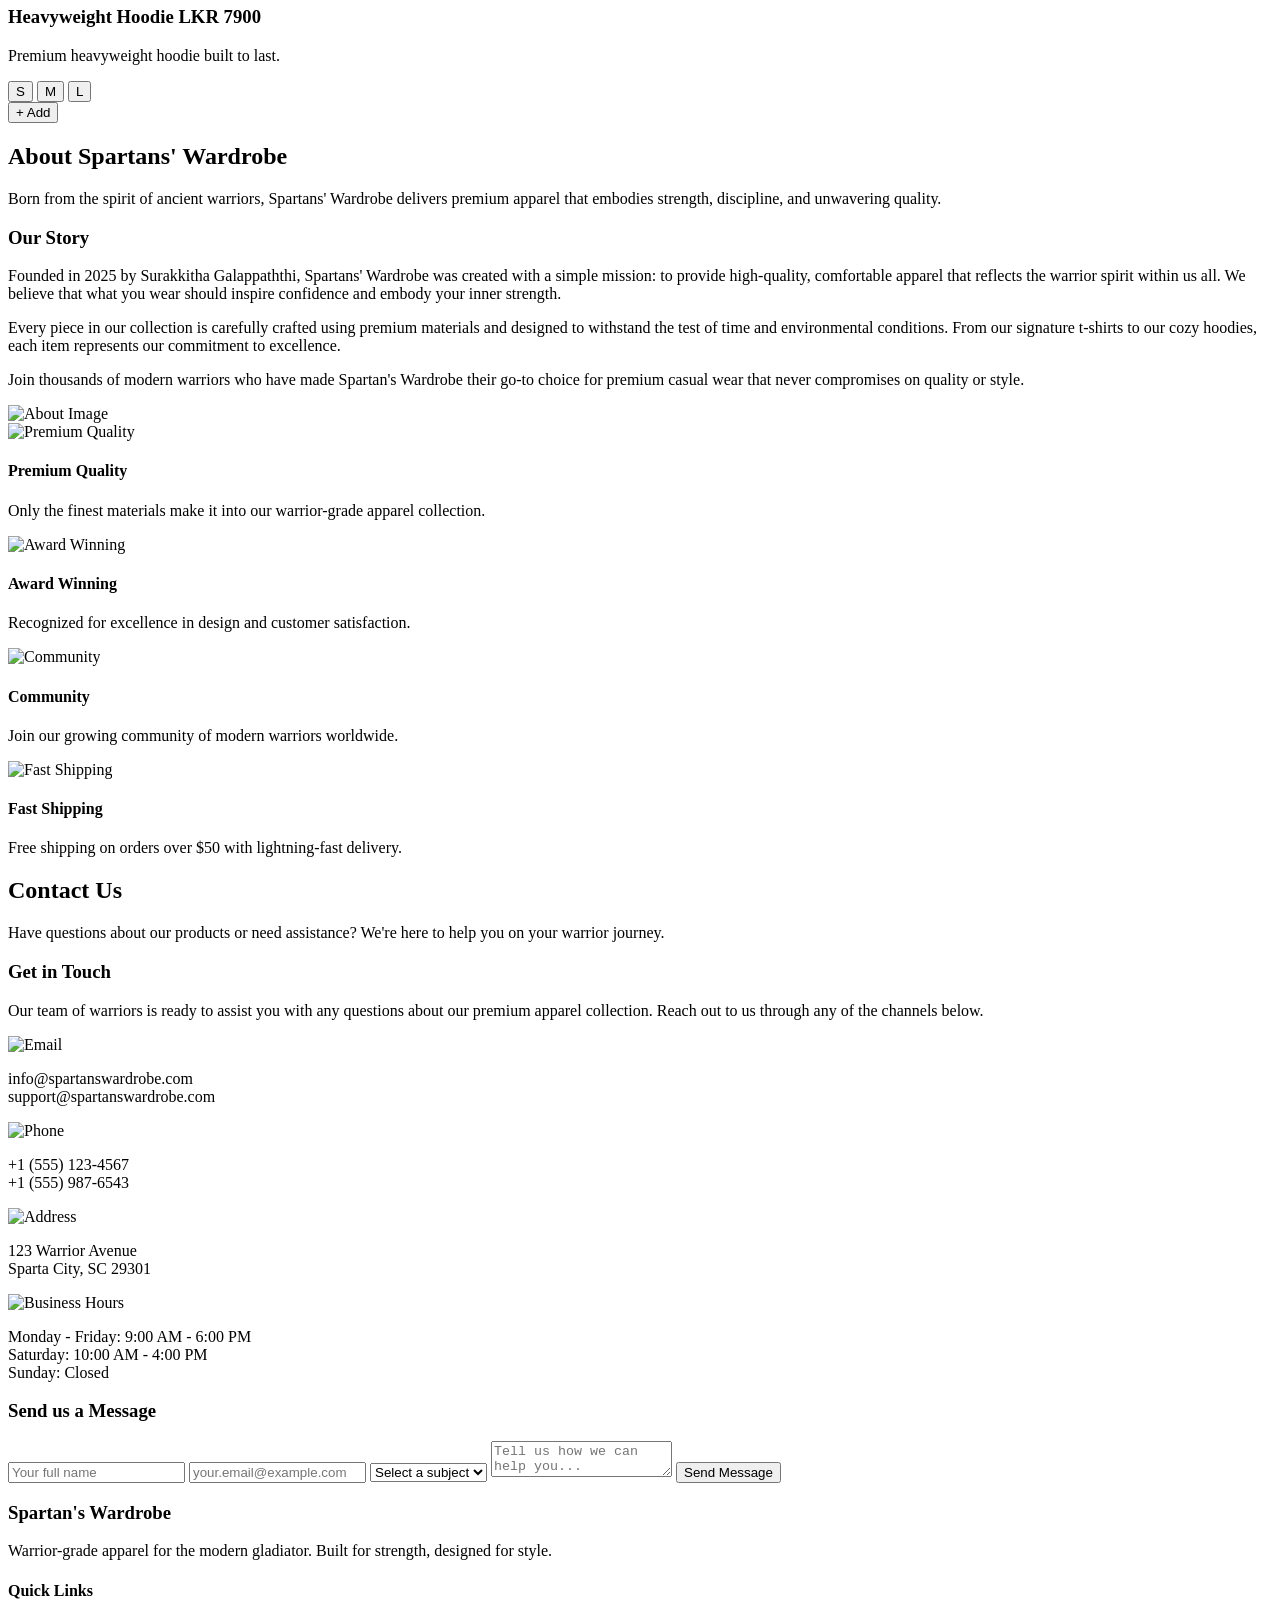
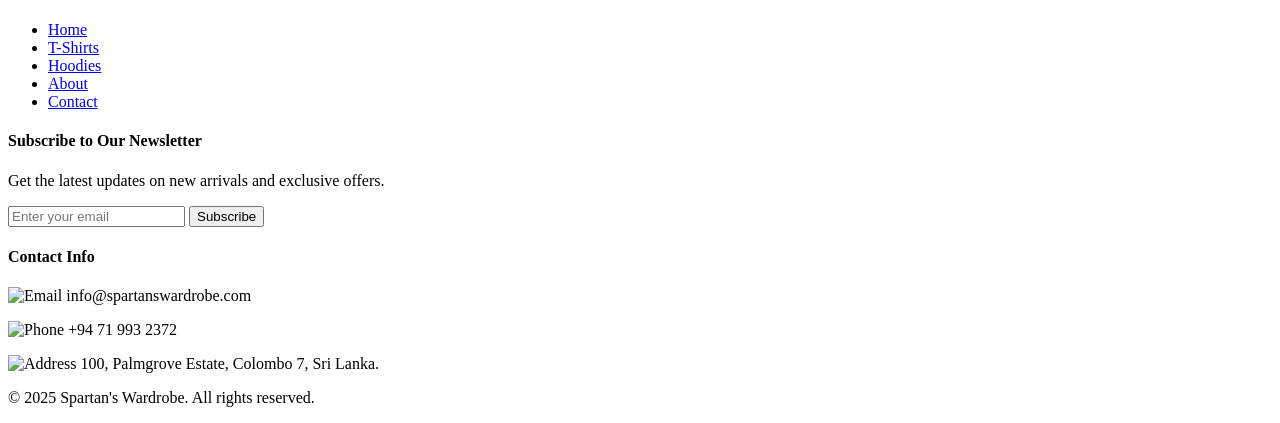
==== commit bac6904f: "More Code updated" ====
--- a/Spartans Wardrobe/index.html
+++ b/Spartans Wardrobe/index.html
@@ -5,7 +5,7 @@
     <meta charset="UTF-8">
     <meta name="viewport" content="width=device-width, initial-scale=1.0">
     <title>Spartan's Wardrobe</title>
-    <link rel="stylesheet" href="css/styles.css">
+    <link rel="stylesheet" href="Spartans Wardrobe\CSS\styles.css">
 </head>
 <body>
     <!-- Email Subscription Modal -->
@@ -52,7 +52,7 @@
             <span class="close">&times;</span>
             <h2>Your Cart</h2>
             <div id="cartItems"></div>
-            <p id="cartTotal">Total: $0.00</p>
+            <p id="cartTotal">Total: LKR 0.00</p>
             <button id="checkoutBtn">Checkout</button>
         </div>
     </div>
@@ -69,7 +69,7 @@
                 <li><a href="#contact">Contact</a></li>
             </ul>
             <div class="cart-icon">
-                <img src="Spartans' Wardrobe\IMAGES\icons8-shopping-cart.gif" alt="Cart">
+                <img src="Spartans Wardrobe\IMAGES\icons8-shopping-cart.gif" alt="Cart">
                 <span id="cartBadge" class="badge">0</span>
             </div>
         </nav>
@@ -114,7 +114,7 @@
 
             <div class="product" data-id="3">
                 <img src="Spartans Wardrobe\IMAGES\T-3.jpg" alt="Vintage Wash T-Shirt" data-images='["Spartans Wardrobe\IMAGES\T-3.jpg"]'>
-                <h3>Vintage Wash T-Shirt $27.99</h3>
+                <h3>Vintage Wash T-Shirt LKR 1999</h3>
                 <p>Trendy vintage-style t-shirt with a worn-in feel.</p>
                 <div class="sizes">
                     <button>S</button>
@@ -126,7 +126,7 @@
 
             <div class="product" data-id="4">
                 <img src="Spartans Wardrobe\IMAGES\T-4.jpg" alt="Sport Performance Tee" data-images='["Spartans Wardrobe\IMAGES\T-4.jpg"]'>
-                <h3>Sport Performance Tee $32.99</h3>
+                <h3>Sport Performance Tee LKR 2999</h3>
                 <p>Moisture-wicking performance tee for active lifestyles.</p>
                 <div class="sizes">
                     <button>S</button>
@@ -138,7 +138,7 @@
 
             <div class="product" data-id="5">
                 <img src="Spartans Wardrobe\IMAGES\T-5.jpeg" alt="Sport Performance Tee" data-images='["Spartans Wardrobe\IMAGES\T-5.jpeg"]'>
-                <h3>Sport Performance Tee $32.99</h3>
+                <h3>Sport Performance Tee LKR 3120</h3>
                 <p>Moisture-wicking performance tee for active lifestyles.</p>
                 <div class="sizes">
                     <button>S</button>
@@ -150,7 +150,7 @@
 
             <div class="product" data-id="6">
                 <img src="Spartans Wardrobe\IMAGES\T-6.jpeg" alt="Sport Performance Tee" data-images='["Spartans Wardrobe\IMAGES\T-6.jpeg"]'>
-                <h3>Sport Performance Tee $32.99</h3>
+                <h3>Sport Performance Tee LKR 1499</h3>
                 <p>Moisture-wicking performance tee for active lifestyles.</p>
                 <div class="sizes">
                     <button>S</button>
@@ -162,7 +162,7 @@
 
             <div class="product" data-id="7">
                 <img src="Spartans Wardrobe\IMAGES\T-7.jpeg" alt="Sport Performance Tee" data-images='["Spartans Wardrobe\IMAGES\T-7.jpeg"]'>
-                <h3>Sport Performance Tee $32.99</h3>
+                <h3>Sport Performance Tee LKR 2999</h3>
                 <p>Moisture-wicking performance tee for active lifestyles.</p>
                 <div class="sizes">
                     <button>S</button>
@@ -174,7 +174,7 @@
 
             <div class="product" data-id="8">
                 <img src="Spartans Wardrobe\IMAGES\T-8.jpeg" alt="Sport Performance Tee" data-images='["Spartans Wardrobe\IMAGES\T-8.jpeg"]'>
-                <h3>Sport Performance Tee $32.99</h3>
+                <h3>Sport Performance Tee LKR 2450</h3>
                 <p>Moisture-wicking performance tee for active lifestyles.</p>
                 <div class="sizes">
                     <button>S</button>
@@ -197,7 +197,7 @@
 
             <div class="product" data-id="9">
                 <img src="Spartans Wardrobe\IMAGES\H-1.jpg" alt="Cozy Pullover Hoodie" data-images='["Spartans Wardrobe\IMAGES\H-1.jpg"]'>
-                <h3>Cozy Pullover Hoodie $49.99</h3>
+                <h3>Cozy Pullover Hoodie LKR 3500</h3>
                 <p>Ultra-soft fleece hoodie perfect for cold weather.</p>
                 <div class="sizes">
                     <button>S</button>
@@ -209,7 +209,7 @@
 
             <div class="product" data-id="10">
                 <img src="Spartans Wardrobe\IMAGES\H-2.jpeg" alt="Zip-Up Hoodie" data-images='["Spartans Wardrobe\IMAGES\H-2.jpeg"]'>
-                <h3>Zip-Up Hoodie $54.99</h3>
+                <h3>Zip-Up Hoodie LKR 4999</h3>
                 <p>Durable zip-up hoodie with premium construction.</p>
                 <div class="sizes">
                     <button>S</button>
@@ -221,7 +221,7 @@
 
             <div class="product" data-id="11">
                 <img src="Spartans Wardrobe\IMAGES\H-3.jpeg" alt="Oversized Hoodie" data-images='["Spartans Wardrobe\IMAGES\H-3.jpeg"]'>
-                <h3>Oversized Hoodie $52.99</h3>
+                <h3>Oversized Hoodie LKR 5900</h3>
                 <p>Trendy oversized fit hoodie for maximum comfort.</p>
                 <div class="sizes">
                     <button>S</button>
@@ -233,7 +233,7 @@
 
             <div class="product" data-id="12">
                 <img src="Spartans Wardrobe\IMAGES\H-4.jpeg" alt="Heavyweight Hoodie" data-images='["Spartans Wardrobe\IMAGES\H-4.jpeg"]'>
-                <h3>Heavyweight Hoodie $59.99</h3>
+                <h3>Heavyweight Hoodie LKR 7000</h3>
                 <p>Premium heavyweight hoodie built to last.</p>
                 <div class="sizes">
                     <button>S</button>
@@ -245,7 +245,7 @@
 
             <div class="product" data-id="13">
                 <img src="Spartans Wardrobe\IMAGES\H-5.jpeg" alt="Heavyweight Hoodie" data-images='["Spartans Wardrobe\IMAGES\H-5.jpeg"]'>
-                <h3>Heavyweight Hoodie $59.99</h3>
+                <h3>Heavyweight Hoodie LKR 4500</h3>
                 <p>Premium heavyweight hoodie built to last.</p>
                 <div class="sizes">
                     <button>S</button>
@@ -257,7 +257,7 @@
 
             <div class="product" data-id="14">
                 <img src="Spartans Wardrobe\IMAGES\H-6.jpg" alt="Heavyweight Hoodie" data-images='["Spartans Wardrobe\IMAGES\H-6.jpg"]'>
-                <h3>Heavyweight Hoodie $59.99</h3>
+                <h3>Heavyweight Hoodie LKR 8999</h3>
                 <p>Premium heavyweight hoodie built to last.</p>
                 <div class="sizes">
                     <button>S</button>
@@ -269,7 +269,7 @@
 
             <div class="product" data-id="15">
                 <img src="Spartans Wardrobe\IMAGES\H-7.jpeg" alt="Heavyweight Hoodie" data-images='["Spartans Wardrobe\IMAGES\H-7.jpeg"]'>
-                <h3>Heavyweight Hoodie $59.99</h3>
+                <h3>Heavyweight Hoodie LKR 6500</h3>
                 <p>Premium heavyweight hoodie built to last.</p>
                 <div class="sizes">
                     <button>S</button>
@@ -281,7 +281,7 @@
 
             <div class="product" data-id="16">
                 <img src="Spartans Wardrobe\IMAGES\H-8.jpeg" alt="Heavyweight Hoodie" data-images='["Spartans Wardrobe\IMAGES\H-8.jpeg"]'>
-                <h3>Heavyweight Hoodie $59.99</h3>
+                <h3>Heavyweight Hoodie LKR 7900</h3>
                 <p>Premium heavyweight hoodie built to last.</p>
                 <div class="sizes">
                     <button>S</button>
@@ -305,26 +305,26 @@
                 <p>Every piece in our collection is carefully crafted using premium materials and designed to withstand the test of time and environmental conditions. From our signature t-shirts to our cozy hoodies, each item represents our commitment to excellence.</p>
                 <p>Join thousands of modern warriors who have made Spartan's Wardrobe their go-to choice for premium casual wear that never compromises on quality or style.</p>
             </div>
-            <img src="Spartans' Wardrobe\IMAGES\About.jpg" alt="About Image">
+            <img src="Spartans Wardrobe\IMAGES\About.jpg" alt="About Image">
         </div>
         <div class="features">
             <div class="feature">
-                <img src="Spartans' Wardrobe\IMAGES\icons8-Premiumquality.png" alt="Premium Quality">
+                <img src="Spartans Wardrobe\IMAGES\icons8-Premiumquality.png" alt="Premium Quality">
                 <h4>Premium Quality</h4>
                 <p>Only the finest materials make it into our warrior-grade apparel collection.</p>
             </div>
             <div class="feature">
-                <img src="Spartans' Wardrobe\IMAGES\icons8-awardwinning.png" alt="Award Winning">
+                <img src="Spartans Wardrobe\IMAGES\icons8-awardwinning.png" alt="Award Winning">
                 <h4>Award Winning</h4>
                 <p>Recognized for excellence in design and customer satisfaction.</p>
             </div>
             <div class="feature">
-                <img src="Spartans' Wardrobe\IMAGES\icons8-community.png" alt="Community">
+                <img src="Spartans Wardrobe\IMAGES\icons8-community.png" alt="Community">
                 <h4>Community</h4>
                 <p>Join our growing community of modern warriors worldwide.</p>
             </div>
             <div class="feature">
-                <img src="Spartans' Wardrobe\IMAGES\icons8-shipping.png" alt="Fast Shipping">
+                <img src="Spartans Wardrobe\IMAGES\icons8-shipping.png" alt="Fast Shipping">
                 <h4>Fast Shipping</h4>
                 <p>Free shipping on orders over $50 with lightning-fast delivery.</p>
             </div>
@@ -340,19 +340,19 @@
                 <h3>Get in Touch</h3>
                 <p>Our team of warriors is ready to assist you with any questions about our premium apparel collection. Reach out to us through any of the channels below.</p>
                 <div class="info-item">
-                    <img src="Spartans' Wardrobe\IMAGES\icons8-email.gif" alt="Email">
+                    <img src="Spartans Wardrobe\IMAGES\icons8-email.gif" alt="Email">
                     <p>info@spartanswardrobe.com<br>support@spartanswardrobe.com</p>
                 </div>
                 <div class="info-item">
-                    <img src="Spartans' Wardrobe\IMAGES\icons8-phone.gif" alt="Phone">
+                    <img src="Spartans Wardrobe\IMAGES\icons8-phone.gif" alt="Phone">
                     <p>+1 (555) 123-4567<br>+1 (555) 987-6543</p>
                 </div>
                 <div class="info-item">
-                    <img src="Spartans' Wardrobe\IMAGES\icons8-address.gif" alt="Address">
+                    <img src="Spartans Wardrobe\IMAGES\icons8-address.gif" alt="Address">
                     <p>123 Warrior Avenue<br>Sparta City, SC 29301</p>
                 </div>
                 <div class="info-item">
-                    <img src="Spartans' Wardrobe\IMAGES\icons8-businesshours.png" alt="Business Hours">
+                    <img src="Spartans Wardrobe\IMAGES\icons8-businesshours.png" alt="Business Hours">
                     <p>Monday - Friday: 9:00 AM - 6:00 PM<br>Saturday: 10:00 AM - 4:00 PM<br>Sunday: Closed</p>
                 </div>
             </div>
@@ -401,9 +401,9 @@
             </div>
             <div class="contact-info-footer">
                 <h4>Contact Info</h4>
-                <p><img src="https://via.placeholder.com/20?text=Email" alt="Email"> info@spartanswardrobe.com</p>
-                <p><img src="https://via.placeholder.com/20?text=Phone" alt="Phone"> +1 (555) 123-4567</p>
-                <p><img src="https://via.placeholder.com/20?text=Address" alt="Address"> 123 Warrior Ave, Sparta City</p>
+                <p><img src="Spartans Wardrobe\IMAGES\icons8-email.gif" alt="Email"> info@spartanswardrobe.com</p>
+                <p><img src="Spartans Wardrobe\IMAGES\icons8-phone.gif" alt="Phone"> +94 71 993 2372</p>
+                <p><img src="Spartans Wardrobe\IMAGES\icons8-address.gif" alt="Address"> 100, Palmgrove Estate, Colombo 7, Sri Lanka.</p>
             </div>
         </div>
         <p class="copyright">&copy; 2025 Spartan's Wardrobe. All rights reserved.</p>
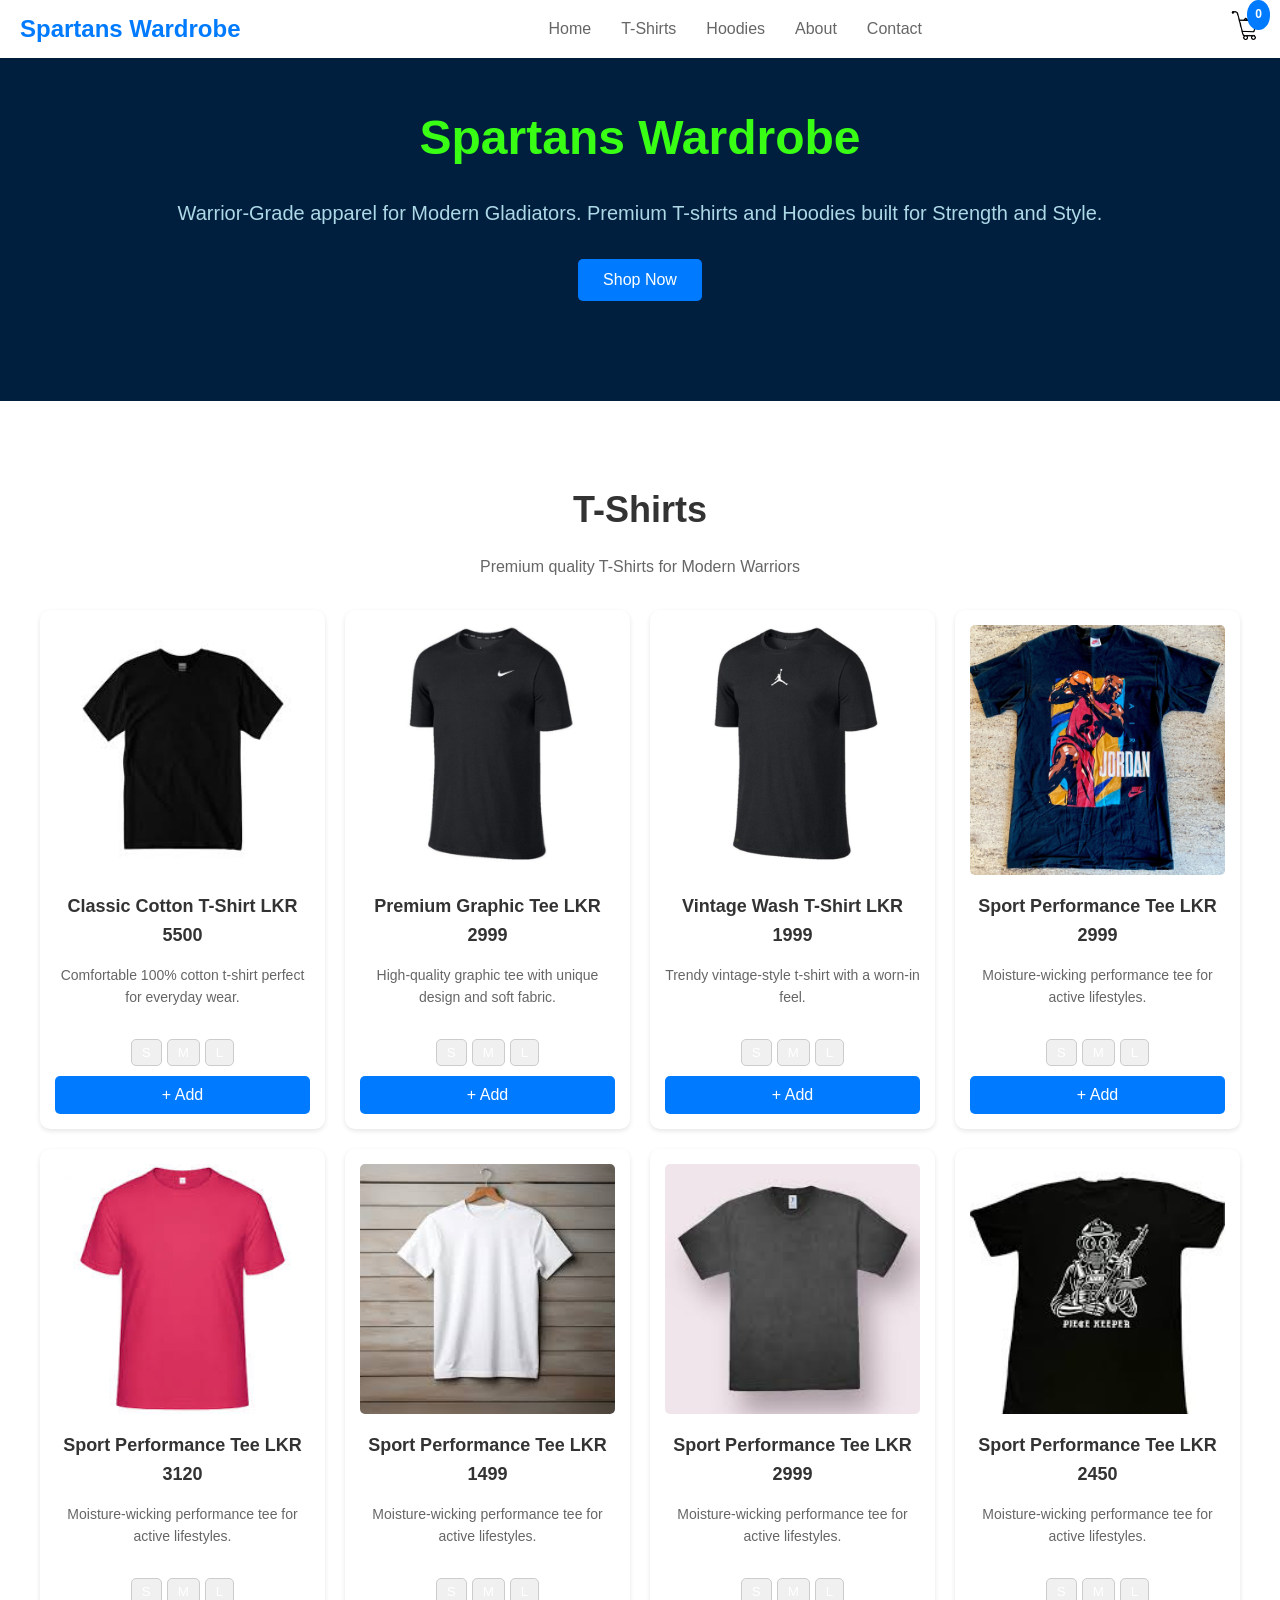
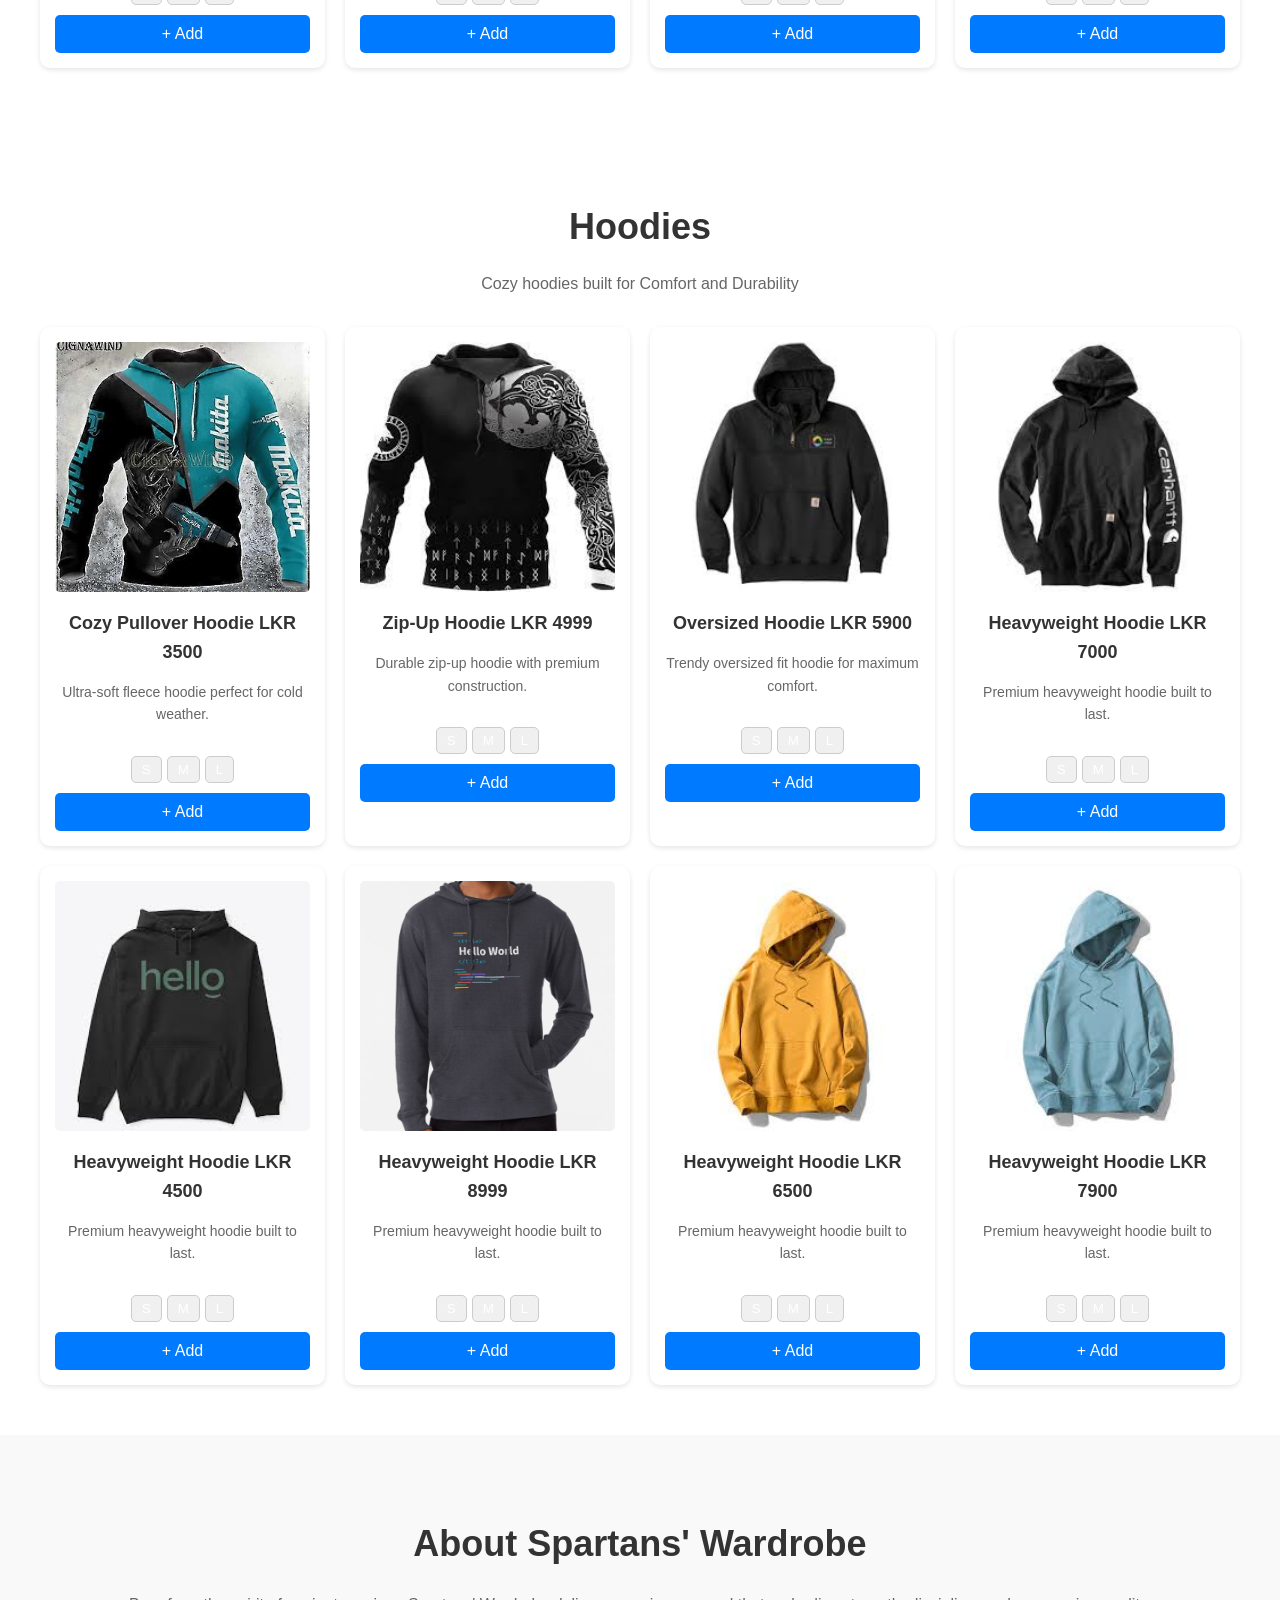
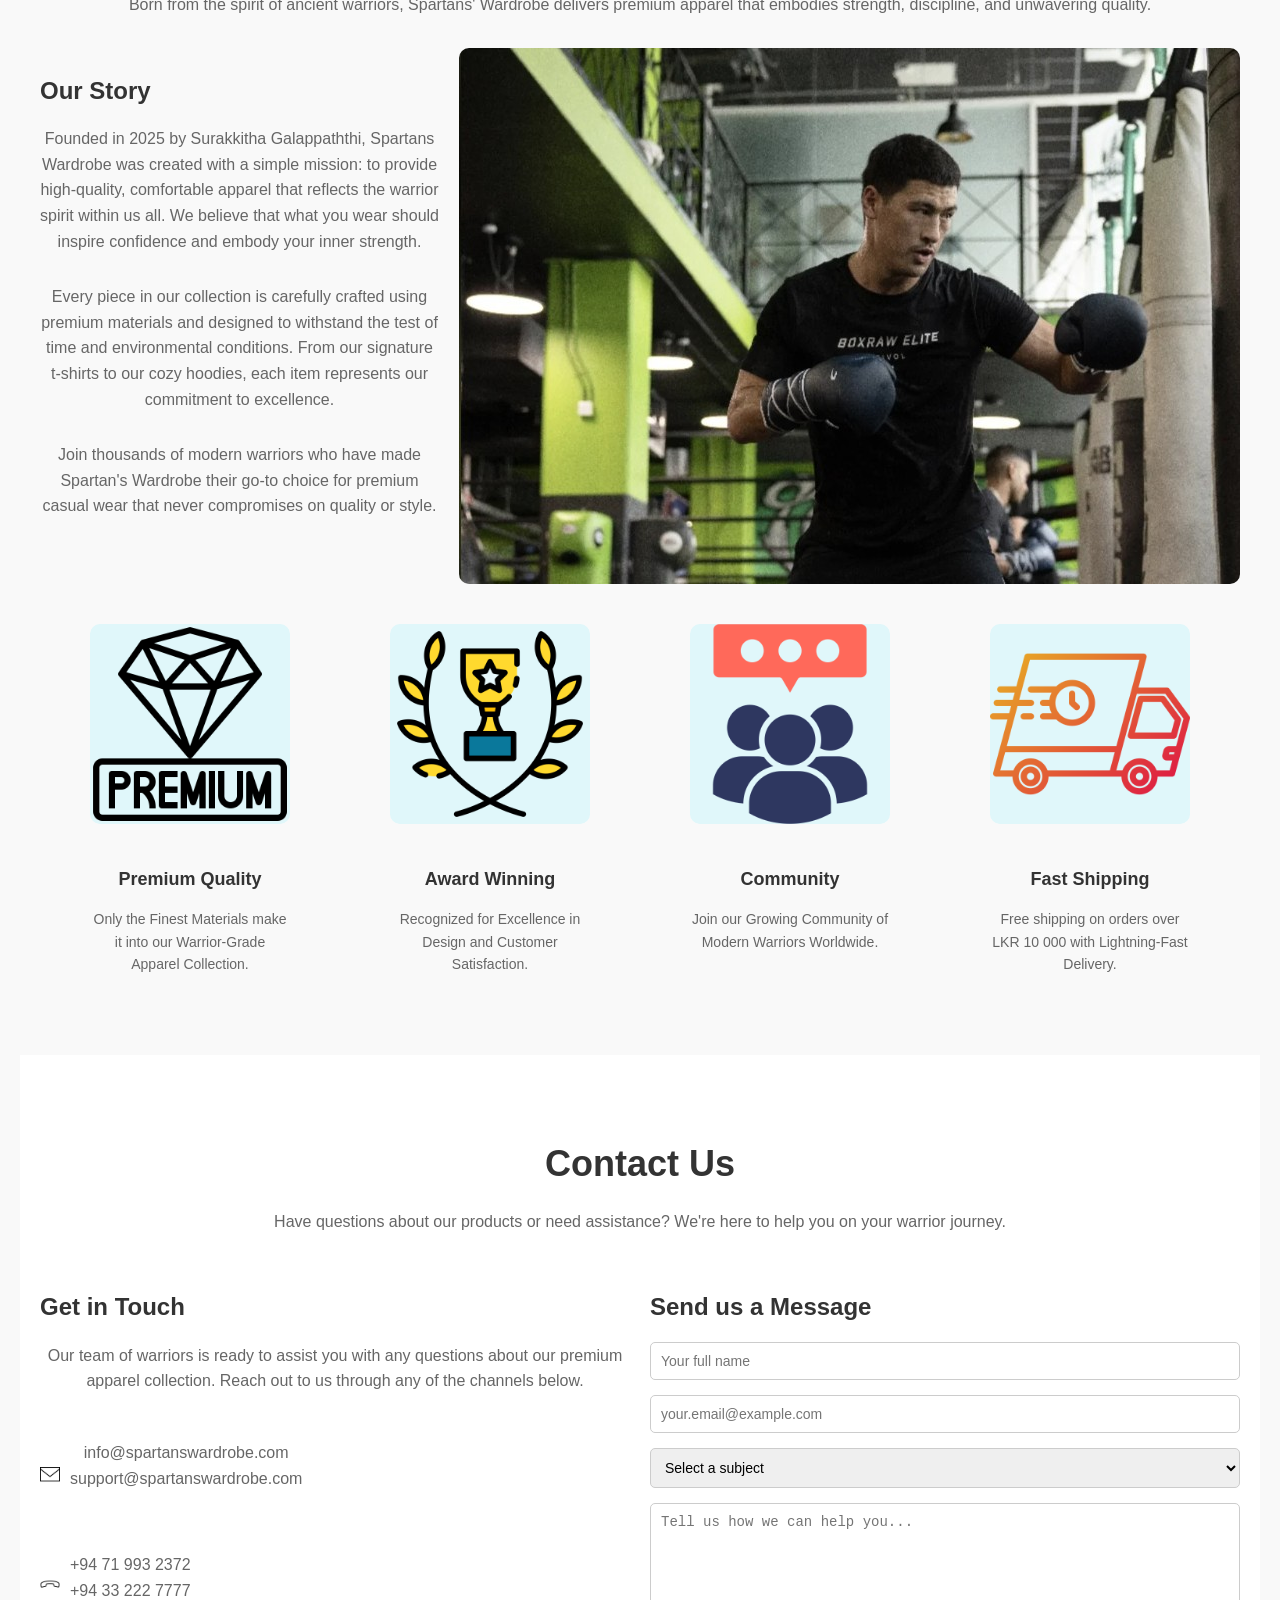
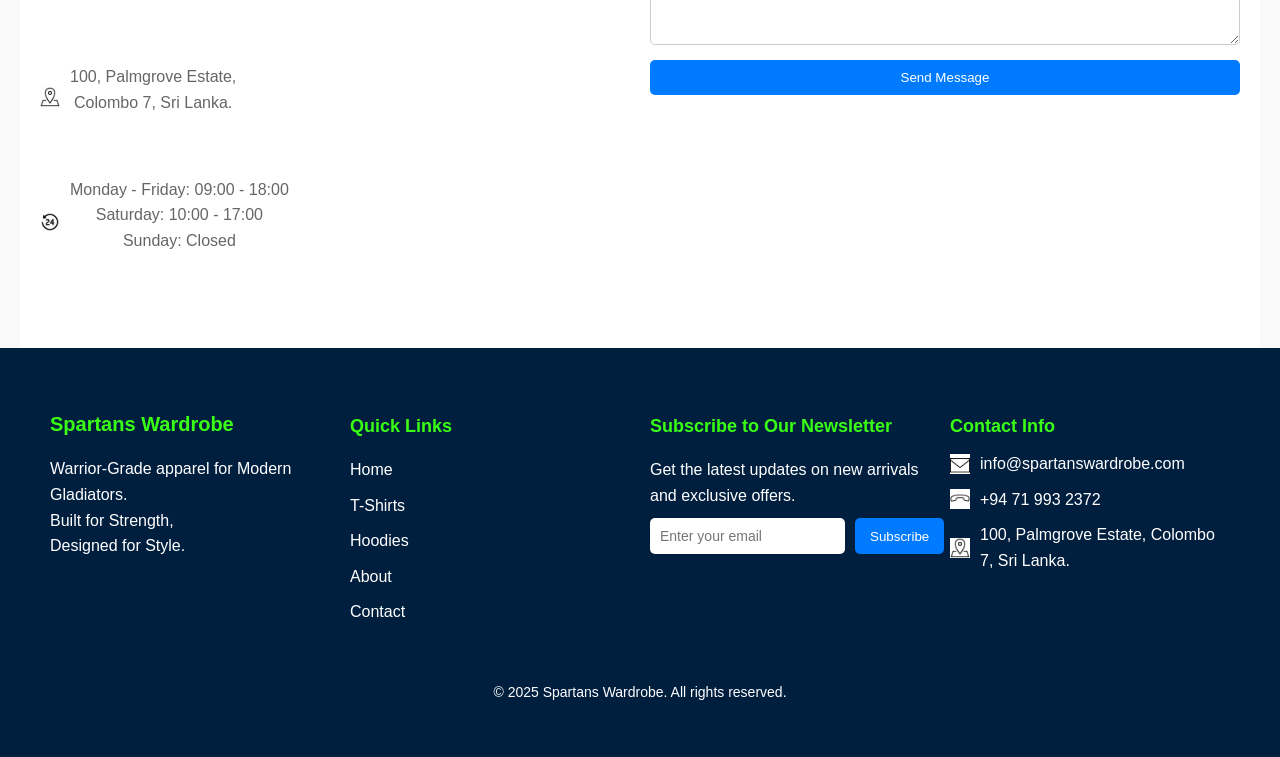
==== commit 8d8b32aa: "CSS" ====
--- a/Spartans Wardrobe/index.html
+++ b/Spartans Wardrobe/index.html
@@ -5,7 +5,7 @@
     <meta charset="UTF-8">
     <meta name="viewport" content="width=device-width, initial-scale=1.0">
     <title>Spartan's Wardrobe</title>
-    <link rel="stylesheet" href="Spartans Wardrobe\CSS\styles.css">
+    <link rel="stylesheet" href="CSS/styles.css">
 </head>
 <body>
     <!-- Email Subscription Modal -->
@@ -60,7 +60,7 @@
     <!-- Navbar -->
     <header>
         <nav>
-            <div class="logo">Spartan's Wardrobe</div>
+            <div class="logo">Spartans Wardrobe</div>
             <ul>
                 <li><a href="#home">Home</a></li>
                 <li><a href="#tshirts">T-Shirts</a></li>
@@ -69,7 +69,7 @@
                 <li><a href="#contact">Contact</a></li>
             </ul>
             <div class="cart-icon">
-                <img src="Spartans Wardrobe\IMAGES\icons8-shopping-cart.gif" alt="Cart">
+                <img src="IMAGES/icons8-shopping-cart.gif" alt="Cart">
                 <span id="cartBadge" class="badge">0</span>
             </div>
         </nav>
@@ -77,7 +77,7 @@
 
     <!-- Home Section -->
     <section id="home" class="hero">
-        <h1>Spartan's Wardrobe</h1>
+        <h1>Spartans Wardrobe</h1>
         <p>Warrior-Grade apparel for Modern Gladiators. Premium T-shirts and Hoodies built for Strength and Style.</p>
         <button class="shop-now">Shop Now</button>
     </section>
@@ -89,8 +89,8 @@
         <div class="products">
 
             <div class="product" data-id="1">
-                <img src="Spartans Wardrobe\IMAGES\T-1.jpeg" alt="Classic Cotton T-Shirt" data-images='["Spartans Wardrobe\IMAGES\T-1.jpeg"]'>
-                <h3>Classic Cotton T-Shirt $24.99</h3>
+                <img src="IMAGES/T-1.jpeg" alt="Classic Cotton T-Shirt" data-images='[IMAGES/T-1.jpeg"]'>
+                <h3>Classic Cotton T-Shirt LKR 5500</h3>
                 <p>Comfortable 100% cotton t-shirt perfect for everyday wear.</p>
                 <div class="sizes">
                     <button>S</button>
@@ -101,8 +101,8 @@
             </div>
 
             <div class="product" data-id="2">
-                <img src="Spartans Wardrobe\IMAGES\T-2.jpg" alt="Premium Graphic Tee" data-images='["Spartans Wardrobe\IMAGES\T-2.jpg"]'>
-                <h3>Premium Graphic Tee $29.99</h3>
+                <img src="IMAGES/T-2.jpg" alt="Premium Graphic Tee" data-images='["IMAGES/T-2.jpg"]'>
+                <h3>Premium Graphic Tee LKR 2999</h3>
                 <p>High-quality graphic tee with unique design and soft fabric.</p>
                 <div class="sizes">
                     <button>S</button>
@@ -113,7 +113,7 @@
             </div>
 
             <div class="product" data-id="3">
-                <img src="Spartans Wardrobe\IMAGES\T-3.jpg" alt="Vintage Wash T-Shirt" data-images='["Spartans Wardrobe\IMAGES\T-3.jpg"]'>
+                <img src="IMAGES/T-3.jpg" alt="Vintage Wash T-Shirt" data-images='["IMAGES/T-3.jpg"]'>
                 <h3>Vintage Wash T-Shirt LKR 1999</h3>
                 <p>Trendy vintage-style t-shirt with a worn-in feel.</p>
                 <div class="sizes">
@@ -125,7 +125,7 @@
             </div>
 
             <div class="product" data-id="4">
-                <img src="Spartans Wardrobe\IMAGES\T-4.jpg" alt="Sport Performance Tee" data-images='["Spartans Wardrobe\IMAGES\T-4.jpg"]'>
+                <img src="IMAGES/T-4.jpg" alt="Sport Performance Tee" data-images='["IMAGES/T-4.jpg"]'>
                 <h3>Sport Performance Tee LKR 2999</h3>
                 <p>Moisture-wicking performance tee for active lifestyles.</p>
                 <div class="sizes">
@@ -137,7 +137,7 @@
             </div>
 
             <div class="product" data-id="5">
-                <img src="Spartans Wardrobe\IMAGES\T-5.jpeg" alt="Sport Performance Tee" data-images='["Spartans Wardrobe\IMAGES\T-5.jpeg"]'>
+                <img src="IMAGES/T-5.jpeg" alt="Sport Performance Tee" data-images='["IMAGES/T-5.jpeg"]'>
                 <h3>Sport Performance Tee LKR 3120</h3>
                 <p>Moisture-wicking performance tee for active lifestyles.</p>
                 <div class="sizes">
@@ -149,7 +149,7 @@
             </div>
 
             <div class="product" data-id="6">
-                <img src="Spartans Wardrobe\IMAGES\T-6.jpeg" alt="Sport Performance Tee" data-images='["Spartans Wardrobe\IMAGES\T-6.jpeg"]'>
+                <img src="IMAGES/T-6.jpeg" alt="Sport Performance Tee" data-images='["IMAGES/T-6.jpeg"]'>
                 <h3>Sport Performance Tee LKR 1499</h3>
                 <p>Moisture-wicking performance tee for active lifestyles.</p>
                 <div class="sizes">
@@ -161,7 +161,7 @@
             </div>
 
             <div class="product" data-id="7">
-                <img src="Spartans Wardrobe\IMAGES\T-7.jpeg" alt="Sport Performance Tee" data-images='["Spartans Wardrobe\IMAGES\T-7.jpeg"]'>
+                <img src="IMAGES/T-7.jpeg" alt="Sport Performance Tee" data-images='["IMAGES/T-7.jpeg"]'>
                 <h3>Sport Performance Tee LKR 2999</h3>
                 <p>Moisture-wicking performance tee for active lifestyles.</p>
                 <div class="sizes">
@@ -173,7 +173,7 @@
             </div>
 
             <div class="product" data-id="8">
-                <img src="Spartans Wardrobe\IMAGES\T-8.jpeg" alt="Sport Performance Tee" data-images='["Spartans Wardrobe\IMAGES\T-8.jpeg"]'>
+                <img src="IMAGES/T-8.jpeg" alt="Sport Performance Tee" data-images='["IMAGES/T-8.jpeg"]'>
                 <h3>Sport Performance Tee LKR 2450</h3>
                 <p>Moisture-wicking performance tee for active lifestyles.</p>
                 <div class="sizes">
@@ -196,7 +196,7 @@
         <div class="products">
 
             <div class="product" data-id="9">
-                <img src="Spartans Wardrobe\IMAGES\H-1.jpg" alt="Cozy Pullover Hoodie" data-images='["Spartans Wardrobe\IMAGES\H-1.jpg"]'>
+                <img src="IMAGES/H-1.jpg" alt="Cozy Pullover Hoodie" data-images='["IMAGES/H-1.jpg"]'>
                 <h3>Cozy Pullover Hoodie LKR 3500</h3>
                 <p>Ultra-soft fleece hoodie perfect for cold weather.</p>
                 <div class="sizes">
@@ -208,7 +208,7 @@
             </div>
 
             <div class="product" data-id="10">
-                <img src="Spartans Wardrobe\IMAGES\H-2.jpeg" alt="Zip-Up Hoodie" data-images='["Spartans Wardrobe\IMAGES\H-2.jpeg"]'>
+                <img src="IMAGES/H-2.jpeg" alt="Zip-Up Hoodie" data-images='["IMAGES/H-2.jpeg"]'>
                 <h3>Zip-Up Hoodie LKR 4999</h3>
                 <p>Durable zip-up hoodie with premium construction.</p>
                 <div class="sizes">
@@ -220,7 +220,7 @@
             </div>
 
             <div class="product" data-id="11">
-                <img src="Spartans Wardrobe\IMAGES\H-3.jpeg" alt="Oversized Hoodie" data-images='["Spartans Wardrobe\IMAGES\H-3.jpeg"]'>
+                <img src="IMAGES/H-3.jpeg" alt="Oversized Hoodie" data-images='["IMAGES/H-3.jpeg"]'>
                 <h3>Oversized Hoodie LKR 5900</h3>
                 <p>Trendy oversized fit hoodie for maximum comfort.</p>
                 <div class="sizes">
@@ -232,7 +232,7 @@
             </div>
 
             <div class="product" data-id="12">
-                <img src="Spartans Wardrobe\IMAGES\H-4.jpeg" alt="Heavyweight Hoodie" data-images='["Spartans Wardrobe\IMAGES\H-4.jpeg"]'>
+                <img src="IMAGES/H-4.jpeg" alt="Heavyweight Hoodie" data-images='["IMAGES/H-4.jpeg"]'>
                 <h3>Heavyweight Hoodie LKR 7000</h3>
                 <p>Premium heavyweight hoodie built to last.</p>
                 <div class="sizes">
@@ -244,7 +244,7 @@
             </div>
 
             <div class="product" data-id="13">
-                <img src="Spartans Wardrobe\IMAGES\H-5.jpeg" alt="Heavyweight Hoodie" data-images='["Spartans Wardrobe\IMAGES\H-5.jpeg"]'>
+                <img src="IMAGES/H-5.jpeg" alt="Heavyweight Hoodie" data-images='["IMAGES/H-5.jpeg"]'>
                 <h3>Heavyweight Hoodie LKR 4500</h3>
                 <p>Premium heavyweight hoodie built to last.</p>
                 <div class="sizes">
@@ -256,7 +256,7 @@
             </div>
 
             <div class="product" data-id="14">
-                <img src="Spartans Wardrobe\IMAGES\H-6.jpg" alt="Heavyweight Hoodie" data-images='["Spartans Wardrobe\IMAGES\H-6.jpg"]'>
+                <img src="IMAGES/H-6.jpg" alt="Heavyweight Hoodie" data-images='["IMAGES/H-6.jpg"]'>
                 <h3>Heavyweight Hoodie LKR 8999</h3>
                 <p>Premium heavyweight hoodie built to last.</p>
                 <div class="sizes">
@@ -268,7 +268,7 @@
             </div>
 
             <div class="product" data-id="15">
-                <img src="Spartans Wardrobe\IMAGES\H-7.jpeg" alt="Heavyweight Hoodie" data-images='["Spartans Wardrobe\IMAGES\H-7.jpeg"]'>
+                <img src="IMAGES/H-7.jpeg" alt="Heavyweight Hoodie" data-images='["IMAGES/H-7.jpeg"]'>
                 <h3>Heavyweight Hoodie LKR 6500</h3>
                 <p>Premium heavyweight hoodie built to last.</p>
                 <div class="sizes">
@@ -280,7 +280,7 @@
             </div>
 
             <div class="product" data-id="16">
-                <img src="Spartans Wardrobe\IMAGES\H-8.jpeg" alt="Heavyweight Hoodie" data-images='["Spartans Wardrobe\IMAGES\H-8.jpeg"]'>
+                <img src="IMAGES/H-8.jpeg" alt="Heavyweight Hoodie" data-images='["IMAGES/H-8.jpeg"]'>
                 <h3>Heavyweight Hoodie LKR 7900</h3>
                 <p>Premium heavyweight hoodie built to last.</p>
                 <div class="sizes">
@@ -301,32 +301,32 @@
         <div class="about-content">
             <div class="story">
                 <h3>Our Story</h3>
-                <p>Founded in 2025 by Surakkitha Galappaththi, Spartans' Wardrobe was created with a simple mission: to provide high-quality, comfortable apparel that reflects the warrior spirit within us all. We believe that what you wear should inspire confidence and embody your inner strength.</p>
+                <p>Founded in 2025 by Surakkitha Galappaththi, Spartans Wardrobe was created with a simple mission: to provide high-quality, comfortable apparel that reflects the warrior spirit within us all. We believe that what you wear should inspire confidence and embody your inner strength.</p>
                 <p>Every piece in our collection is carefully crafted using premium materials and designed to withstand the test of time and environmental conditions. From our signature t-shirts to our cozy hoodies, each item represents our commitment to excellence.</p>
                 <p>Join thousands of modern warriors who have made Spartan's Wardrobe their go-to choice for premium casual wear that never compromises on quality or style.</p>
             </div>
-            <img src="Spartans Wardrobe\IMAGES\About.jpg" alt="About Image">
+            <img src="IMAGES/About.jpg" alt="About Image">
         </div>
         <div class="features">
             <div class="feature">
-                <img src="Spartans Wardrobe\IMAGES\icons8-Premiumquality.png" alt="Premium Quality">
+                <img src="IMAGES/icons8-Premiumquality.png" alt="Premium Quality">
                 <h4>Premium Quality</h4>
-                <p>Only the finest materials make it into our warrior-grade apparel collection.</p>
+                <p>Only the Finest Materials make it into our Warrior-Grade Apparel Collection.</p>
             </div>
             <div class="feature">
-                <img src="Spartans Wardrobe\IMAGES\icons8-awardwinning.png" alt="Award Winning">
+                <img src="IMAGES/icons8-awardwinning.png" alt="Award Winning">
                 <h4>Award Winning</h4>
-                <p>Recognized for excellence in design and customer satisfaction.</p>
+                <p>Recognized for Excellence in Design and Customer Satisfaction.</p>
             </div>
             <div class="feature">
-                <img src="Spartans Wardrobe\IMAGES\icons8-community.png" alt="Community">
+                <img src="IMAGES/icons8-community.png" alt="Community">
                 <h4>Community</h4>
-                <p>Join our growing community of modern warriors worldwide.</p>
+                <p>Join our Growing Community of Modern Warriors Worldwide.</p>
             </div>
             <div class="feature">
-                <img src="Spartans Wardrobe\IMAGES\icons8-shipping.png" alt="Fast Shipping">
+                <img src="IMAGES/icons8-shipping.png" alt="Fast Shipping">
                 <h4>Fast Shipping</h4>
-                <p>Free shipping on orders over $50 with lightning-fast delivery.</p>
+                <p>Free shipping on orders over LKR 10 000 with Lightning-Fast Delivery.</p>
             </div>
         </div>
     </section>
@@ -340,20 +340,20 @@
                 <h3>Get in Touch</h3>
                 <p>Our team of warriors is ready to assist you with any questions about our premium apparel collection. Reach out to us through any of the channels below.</p>
                 <div class="info-item">
-                    <img src="Spartans Wardrobe\IMAGES\icons8-email.gif" alt="Email">
+                    <img src="IMAGES/icons8-email.gif" alt="Email">
                     <p>info@spartanswardrobe.com<br>support@spartanswardrobe.com</p>
                 </div>
                 <div class="info-item">
-                    <img src="Spartans Wardrobe\IMAGES\icons8-phone.gif" alt="Phone">
-                    <p>+1 (555) 123-4567<br>+1 (555) 987-6543</p>
+                    <img src="IMAGES/icons8-phone.gif" alt="Phone">
+                    <p>+94 71 993 2372<br>+94 33 222 7777</p>
                 </div>
                 <div class="info-item">
-                    <img src="Spartans Wardrobe\IMAGES\icons8-address.gif" alt="Address">
-                    <p>123 Warrior Avenue<br>Sparta City, SC 29301</p>
+                    <img src="IMAGES/icons8-address.gif" alt="Address">
+                    <p>100, Palmgrove Estate,<br> Colombo 7, Sri Lanka.</p>
                 </div>
                 <div class="info-item">
-                    <img src="Spartans Wardrobe\IMAGES\icons8-businesshours.png" alt="Business Hours">
-                    <p>Monday - Friday: 9:00 AM - 6:00 PM<br>Saturday: 10:00 AM - 4:00 PM<br>Sunday: Closed</p>
+                    <img src="IMAGES/icons8-businesshours.png" alt="Business Hours">
+                    <p>Monday - Friday: 09:00 - 18:00<br>Saturday: 10:00 - 17:00<br>Sunday: Closed</p>
                 </div>
             </div>
             <div class="contact-form">
@@ -378,8 +378,8 @@
     <footer>
         <div class="footer-content">
             <div class="footer-logo">
-                <h3>Spartan's Wardrobe</h3>
-                <p>Warrior-grade apparel for the modern gladiator. Built for strength, designed for style.</p>
+                <h3>Spartans Wardrobe</h3>
+                <p>Warrior-Grade apparel for Modern Gladiators.<br> Built for Strength,<br> Designed for Style.</p>
             </div>
             <div class="quick-links">
                 <h4>Quick Links</h4>
@@ -401,14 +401,15 @@
             </div>
             <div class="contact-info-footer">
                 <h4>Contact Info</h4>
-                <p><img src="Spartans Wardrobe\IMAGES\icons8-email.gif" alt="Email"> info@spartanswardrobe.com</p>
-                <p><img src="Spartans Wardrobe\IMAGES\icons8-phone.gif" alt="Phone"> +94 71 993 2372</p>
-                <p><img src="Spartans Wardrobe\IMAGES\icons8-address.gif" alt="Address"> 100, Palmgrove Estate, Colombo 7, Sri Lanka.</p>
-            </div>
-        </div>
-        <p class="copyright">&copy; 2025 Spartan's Wardrobe. All rights reserved.</p>
+                <p><img src="IMAGES/icons8-email.gif" alt="Email"> info@spartanswardrobe.com</p>
+                <p><img src="IMAGES/icons8-phone.gif" alt="Phone"> +94 71 993 2372</p>
+                <p><img src="IMAGES/icons8-address.gif" alt="Address"> 100, Palmgrove Estate, Colombo 7, Sri Lanka.</p>
+            </div>
+        </div>
+        <p class="copyright">&copy; 2025 Spartans Wardrobe. All rights reserved.</p>
     </footer>
 
     <!--JavaScript goes here-->
+    <script src="JS/script.js"></script>
 
 </body>
--- a/Spartans Wardrobe/CSS/styles.css
+++ b/Spartans Wardrobe/CSS/styles.css
@@ -0,0 +1,494 @@
+/* Spartans Wardrobe\CSS\styles.css */
+
+/* General Styles */
+body {
+    margin: 0;
+    font-family: Arial, sans-serif;
+    color: #333;
+    background-color: #f9f9f9;
+    line-height: 1.6;
+}
+
+h1, h2, h3, h4 {
+    color: #333;
+}
+
+#home h1 {
+    color: #39FF14;
+}
+
+.features h4 {
+    color: #333;
+}
+
+.footer-content h3, h4{
+    color: #39FF14;
+}
+
+button {
+    background-color: #007bff;
+    color: white;
+    border: none;
+    padding: 10px 20px;
+    border-radius: 5px;
+    cursor: pointer;
+    transition: background-color 0.3s;
+}
+
+button:hover {
+    background-color: #0056b3;
+}
+
+/* Modal Styles */
+.modal {
+    display: none;
+    position: fixed;
+    z-index: 1000;
+    left: 0;
+    top: 0;
+    width: 100%;
+    height: 100%;
+    background-color: rgba(0,0,0,0.5);
+    justify-content: center;
+    align-items: center;
+}
+
+.modal-content {
+    background-color: white;
+    padding: 20px;
+    border-radius: 10px;
+    width: 400px;
+    text-align: center;
+    position: relative;
+}
+
+.close {
+    position: absolute;
+    top: 10px;
+    right: 20px;
+    font-size: 28px;
+    cursor: pointer;
+    color: #333;
+}
+
+.modal-options {
+    margin: 15px 0;
+    display: flex;
+    justify-content: space-between;
+    align-items: center;
+}
+
+#modalImage {
+    width: 250px;
+    height: auto;
+    margin-bottom: 15px;
+}
+
+#modalQty {
+    width: 60px;
+    padding: 5px;
+}
+
+/* Navbar */
+header nav {
+    display: flex;
+    justify-content: space-between;
+    align-items: center;
+    background-color: white;
+    padding: 10px 20px;
+    box-shadow: 0 2px 4px rgba(0,0,0,0.1);
+    position: fixed;
+    top: 0; /* Stick to the top of the viewport */
+    left: 0;
+    right: 0; /* Span the full width */
+    z-index: 999; /* Ensure it stays above other content */
+}
+
+.logo {
+    font-size: 24px;
+    font-weight: bold;
+    color: #007bff;
+}
+
+nav ul {
+    list-style: none;
+    display: flex;
+    margin: 0;
+    padding: 0;
+}
+
+nav ul li {
+    margin: 0 15px;
+}
+
+nav ul li a {
+    text-decoration: none;
+    color: #666;
+    font-weight: 500;
+    transition: color 0.3s;
+}
+
+nav ul li a:hover {
+    color: #007bff;
+}
+
+.cart-icon {
+    position: relative;
+    cursor: pointer;
+}
+
+.cart-icon img {
+    width: 30px;
+    height: 30px;
+}
+
+.badge {
+    position: absolute;
+    top: -10px;
+    right: -10px;
+    background-color: #007bff;
+    color: white;
+    border-radius: 50%;
+    padding: 5px 8px;
+    font-size: 12px;
+    font-weight: bold;
+}
+
+/* Hero Section */
+.hero {
+    background-color: #001f3f;
+    color: white;
+    text-align: center;
+    padding: 100px 20px;
+    position: relative;
+}
+
+.hero h1 {
+    font-size: 48px;
+    margin: 0 0 20px 0;
+}
+
+.hero p {
+    font-size: 20px;
+    color: #add8e6;
+    margin-bottom: 30px;
+}
+
+.shop-now {
+    padding: 12px 25px;
+    font-size: 16px;
+}
+
+/* Product Sections */
+#tshirts, #hoodies {
+    text-align: center;
+    padding: 50px 20px;
+    background-color: #fff;
+}
+
+#tshirts h2, #hoodies h2 {
+    font-size: 36px;
+    margin-bottom: 10px;
+}
+
+#tshirts p, #hoodies p {
+    color: #666;
+    margin-bottom: 30px;
+}
+
+.products {
+    display: grid;
+    grid-template-columns: repeat(4, 1fr);
+    gap: 20px;
+    max-width: 1200px;
+    margin: 0 auto;
+}
+
+.product {
+    background-color: white;
+    border-radius: 10px;
+    padding: 15px;
+    box-shadow: 0 2px 5px rgba(0,0,0,0.1);
+    text-align: center;
+    transition: transform 0.3s;
+}
+
+.product:hover {
+    transform: translateY(-5px);
+}
+
+.product img {
+    width: 100%;
+    height: 250px;
+    object-fit: cover;
+    border-radius: 5px;
+}
+
+.product h3 {
+    font-size: 18px;
+    margin: 10px 0;
+}
+
+.product p {
+    font-size: 14px;
+    color: #666;
+    margin-bottom: 10px;
+}
+
+.sizes {
+    display: flex;
+    justify-content: center;
+    gap: 5px;
+    margin: 10px 0;
+}
+
+.sizes button {
+    background-color: #f0f0f0;
+    border: 1px solid #ccc;
+    padding: 5px 10px;
+    cursor: pointer;
+    transition: background-color 0.3s;
+}
+
+.sizes button:hover {
+    background-color: #e0e0e0;
+}
+
+.add-btn {
+    width: 100%;
+    padding: 10px;
+    font-size: 16px;
+}
+
+/* About Section */
+#about {
+    padding: 50px 20px;
+    max-width: 1200px;
+    margin: 0 auto;
+    background-color: #f9f9f9;
+}
+
+#about h2 {
+    text-align: center;
+    font-size: 36px;
+    margin-bottom: 20px;
+}
+
+#about p {
+    text-align: center;
+    color: #666;
+    margin-bottom: 30px;
+}
+
+.about-content {
+    display: flex;
+    gap: 20px;
+    margin-bottom: 30px;
+}
+
+.story {
+    flex: 1;
+    text-align: left;
+}
+
+.story h3 {
+    font-size: 24px;
+    margin-bottom: 15px;
+}
+
+#about img {
+    flex: 1;
+    width: 100%;
+    height: auto;
+    border-radius: 10px;
+    object-fit: cover;
+}
+
+.features {
+    display: flex;
+    justify-content: space-around;
+    margin-top: 40px;
+}
+
+.feature {
+    text-align: center;
+    width: 200px;
+}
+
+.feature img {
+    width: 60px;
+    height: 60px;
+    border-radius: 50%;
+    background-color: #e0f7fa;
+    margin-bottom: 10px;
+}
+
+.feature h4 {
+    font-size: 18px;
+    margin-bottom: 10px;
+}
+
+.feature p {
+    font-size: 14px;
+    color: #666;
+}
+
+/* Contact Section */
+#contact {
+    padding: 50px 20px;
+    max-width: 1200px;
+    margin: 0 auto;
+    background-color: #fff;
+}
+
+#contact h2 {
+    text-align: center;
+    font-size: 36px;
+    margin-bottom: 10px;
+}
+
+#contact p {
+    text-align: center;
+    color: #666;
+    margin-bottom: 30px;
+}
+
+.contact-content {
+    display: flex;
+    gap: 20px;
+}
+
+.contact-info, .contact-form {
+    flex: 1;
+    text-align: left;
+}
+
+.contact-info h3 {
+    font-size: 24px;
+    margin-bottom: 15px;
+}
+
+.info-item {
+    display: flex;
+    align-items: center;
+    gap: 10px;
+    margin: 15px 0;
+}
+
+.info-item img {
+    width: 20px;
+    height: 20px;
+}
+
+.contact-form h3 {
+    font-size: 24px;
+    margin-bottom: 15px;
+}
+
+.contact-form form {
+    display: flex;
+    flex-direction: column;
+    gap: 15px;
+}
+
+.contact-form input, .contact-form select, .contact-form textarea {
+    padding: 10px;
+    border: 1px solid #ccc;
+    border-radius: 5px;
+    font-size: 14px;
+}
+
+.contact-form textarea {
+    height: 120px;
+    resize: vertical;
+}
+
+/* Footer */
+footer {
+    background-color: #001f3f;
+    color: white;
+    padding: 40px 20px;
+    text-align: left;
+}
+
+.footer-content {
+    display: flex;
+    justify-content: space-between;
+    max-width: 1200px;
+    margin: 0 auto 20px;
+    flex-wrap: wrap;
+}
+
+.footer-logo, .quick-links, .newsletter, .contact-info-footer {
+    flex: 1;
+    min-width: 200px;
+    margin: 0 10px 20px;
+}
+
+.footer-logo h3 {
+    font-size: 20px;
+    margin-bottom: 10px;
+}
+
+.quick-links h4, .newsletter h4, .contact-info-footer h4 {
+    font-size: 18px;
+    margin-bottom: 10px;
+}
+
+.quick-links ul {
+    list-style: none;
+    padding: 0;
+}
+
+.quick-links ul li {
+    margin: 10px 0;
+}
+
+.quick-links ul li a {
+    color: white;
+    text-decoration: none;
+    transition: color 0.3s;
+}
+
+.quick-links ul li a:hover {
+    color: #add8e6;
+}
+
+.newsletter p {
+    margin-bottom: 10px;
+}
+
+.newsletter form {
+    display: flex;
+    gap: 10px;
+}
+
+.newsletter input {
+    flex: 1;
+    padding: 10px;
+    border: none;
+    border-radius: 5px;
+    font-size: 14px;
+}
+
+.newsletter button {
+    padding: 10px 15px;
+}
+
+.contact-info-footer p {
+    display: flex;
+    align-items: center;
+    gap: 10px;
+    margin: 10px 0;
+}
+
+.contact-info-footer img {
+    width: 20px;
+    height: 20px;
+}
+
+.copyright {
+    text-align: center;
+    font-size: 14px;
+    margin-top: 20px;
+}
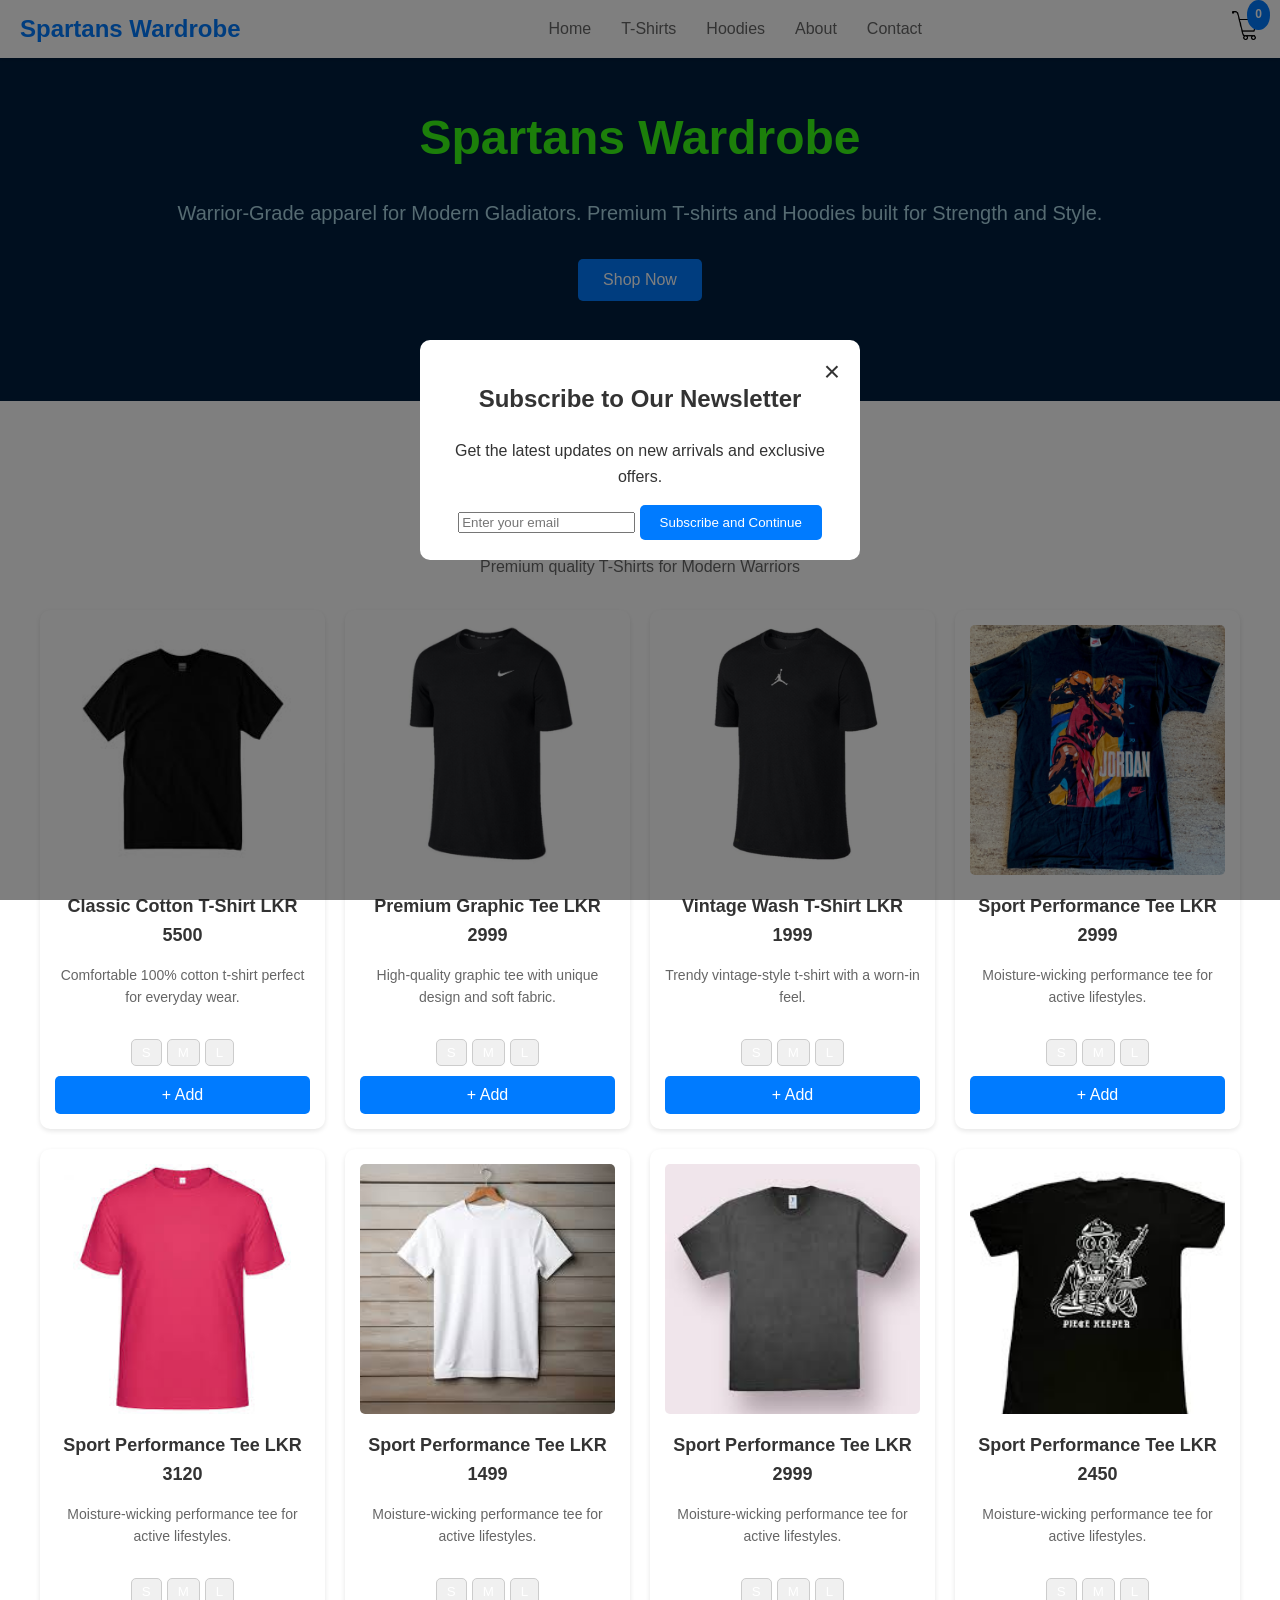
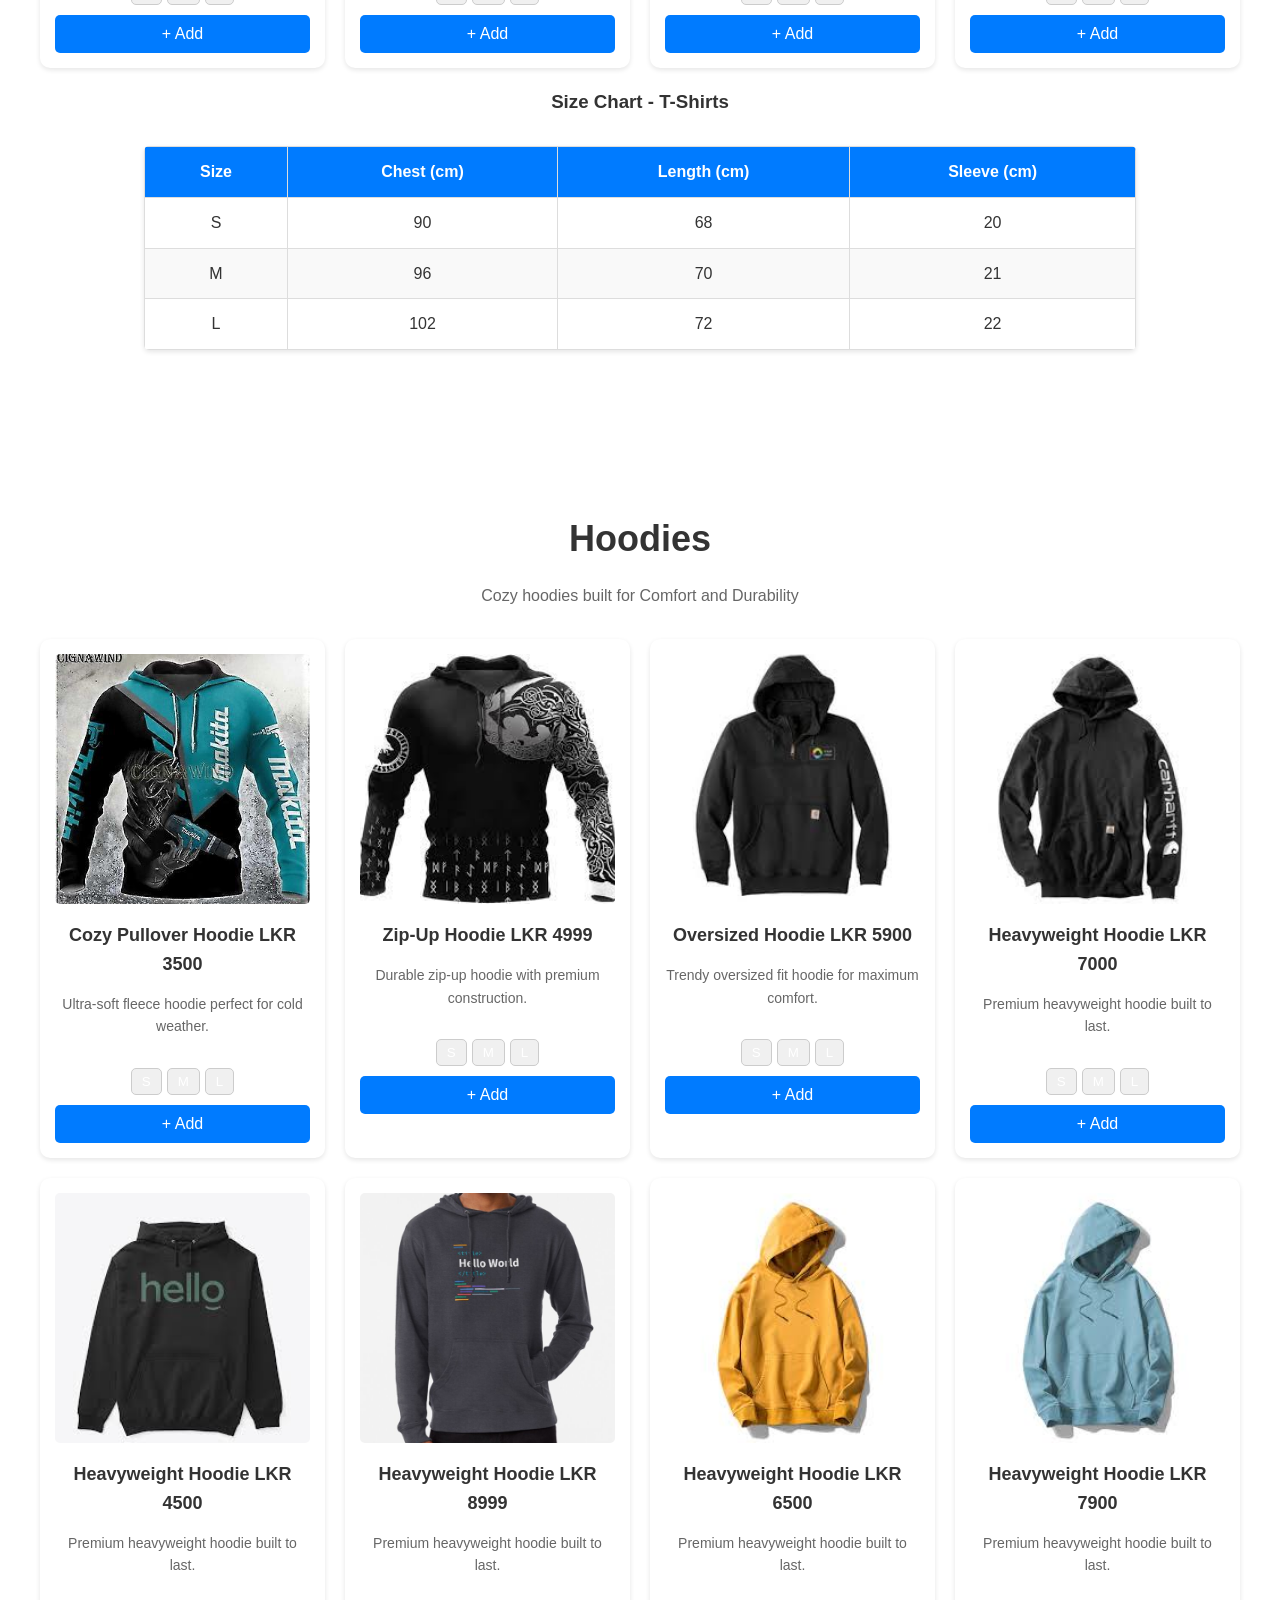
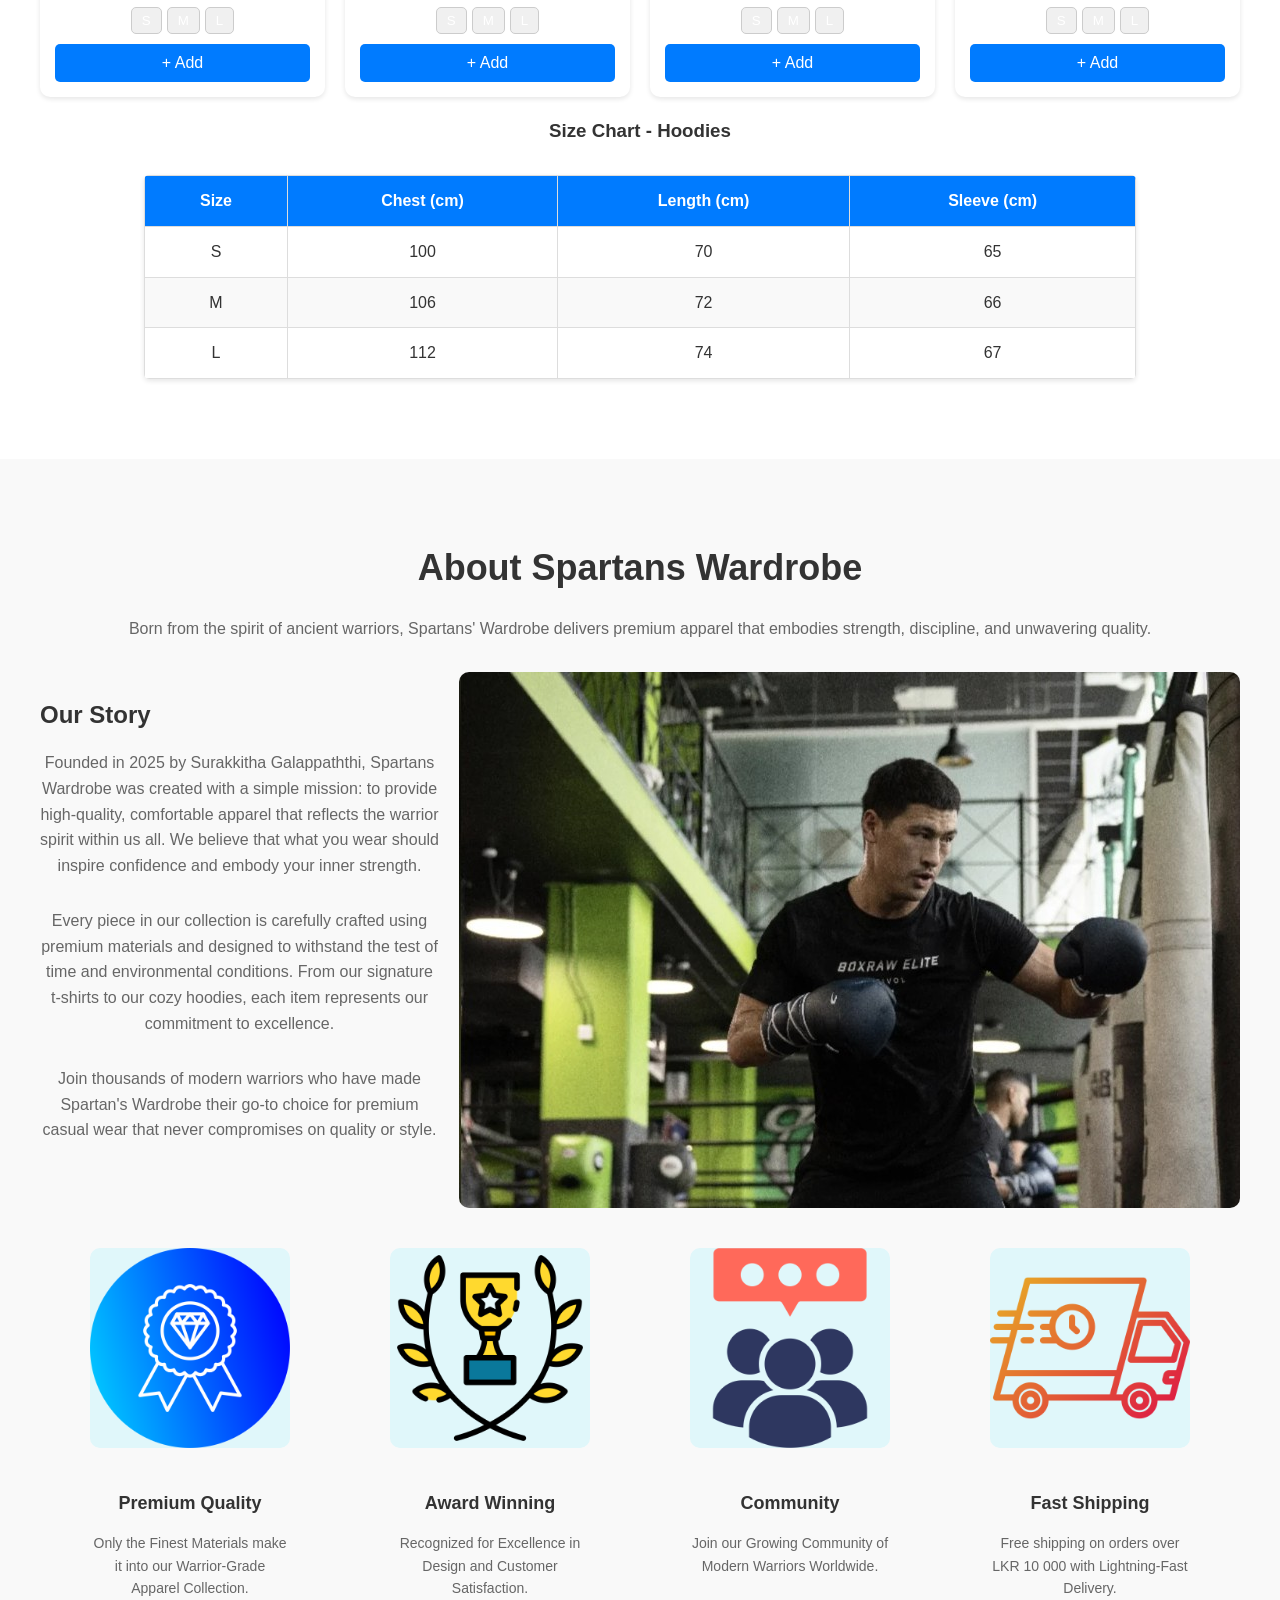
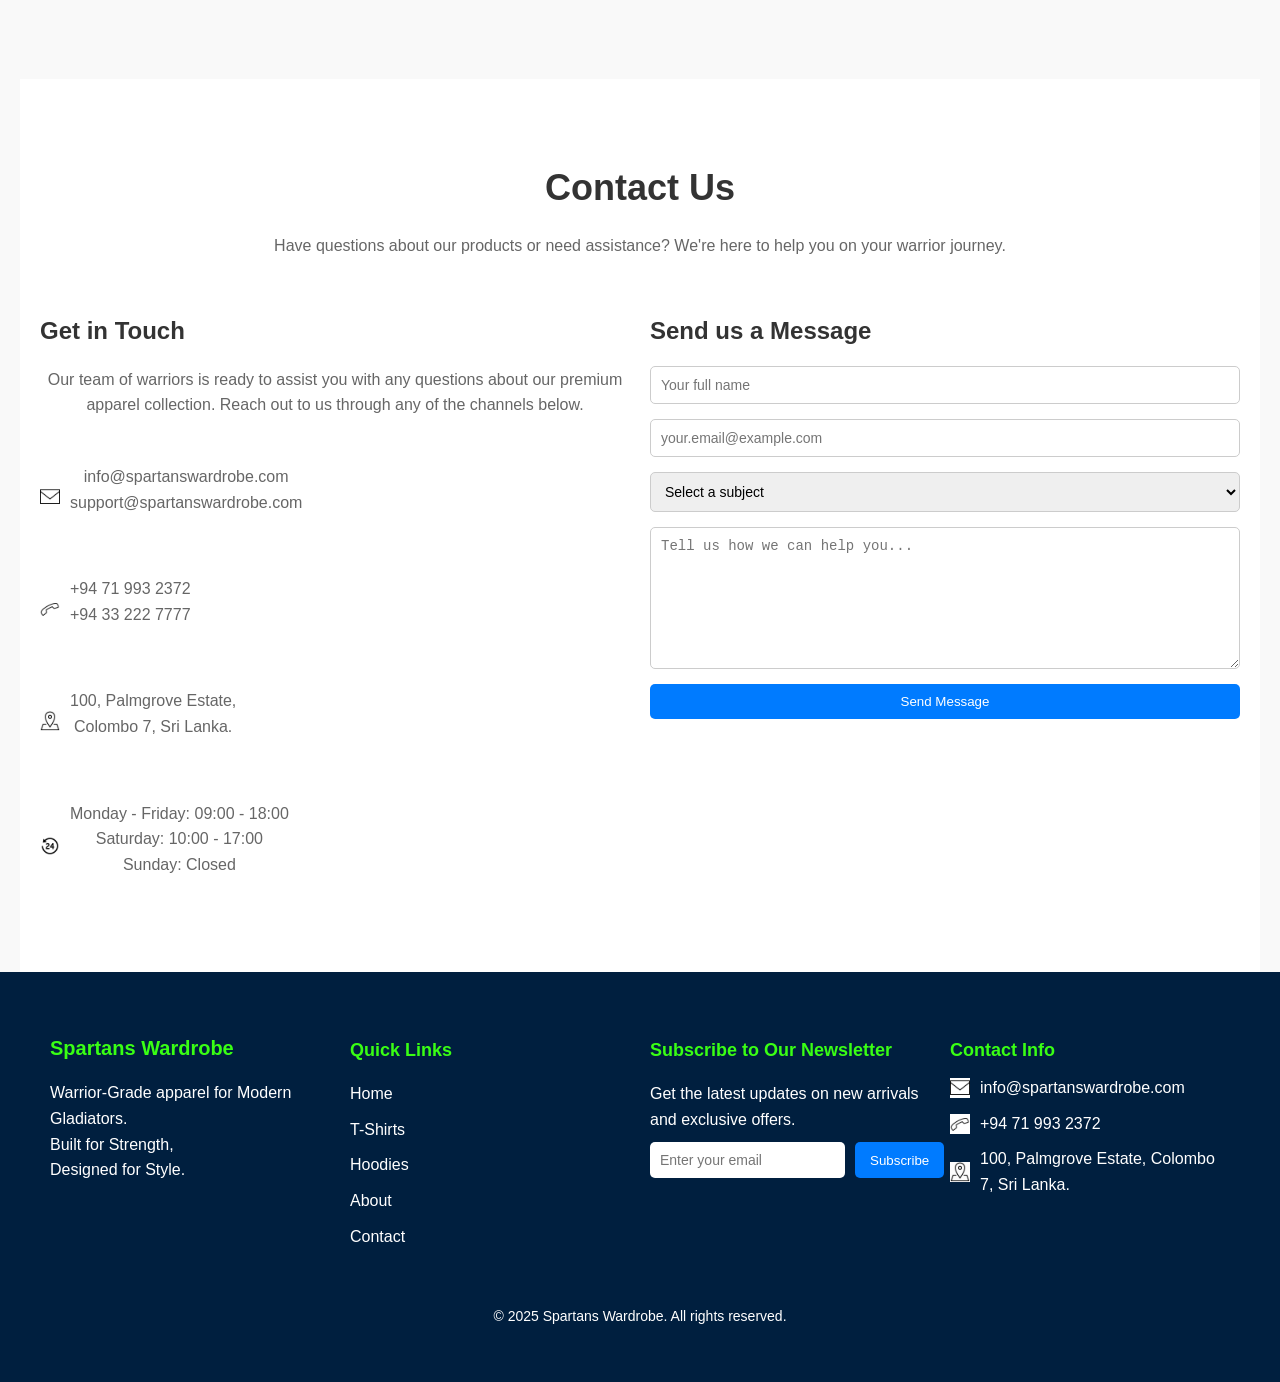
==== commit e9308beb: "Size charts for T-Shirts & Hoodies Created size charts for hoodies and t-shirts using tables." ====
--- a/Spartans Wardrobe/index.html
+++ b/Spartans Wardrobe/index.html
@@ -183,9 +183,41 @@
                 </div>
                 <button class="add-btn">+ Add</button>
             </div>
-
-            
-        </div>
+        </div>
+
+        <!-- Size Chart Table for T-Shirts -->
+        <h3>Size Chart - T-Shirts</h3>
+        <table class="size-chart">
+            <thead>
+                <tr>
+                    <th>Size</th>
+                    <th>Chest (cm)</th>
+                    <th>Length (cm)</th>
+                    <th>Sleeve (cm)</th>
+                </tr>
+            </thead>
+            <tbody>
+                <tr>
+                    <td>S</td>
+                    <td>90</td>
+                    <td>68</td>
+                    <td>20</td>
+                </tr>
+                <tr>
+                    <td>M</td>
+                    <td>96</td>
+                    <td>70</td>
+                    <td>21</td>
+                </tr>
+                <tr>
+                    <td>L</td>
+                    <td>102</td>
+                    <td>72</td>
+                    <td>22</td>
+                </tr>
+            </tbody>
+        </table>
+
     </section>
 
 
@@ -290,13 +322,45 @@
                 </div>
                 <button class="add-btn">+ Add</button>
             </div>
-
-        </div>
+        </div>
+
+        <!-- Size Chart Table for Hoodies -->
+        <h3>Size Chart - Hoodies</h3>
+        <table class="size-chart">
+            <thead>
+                <tr>
+                    <th>Size</th>
+                    <th>Chest (cm)</th>
+                    <th>Length (cm)</th>
+                    <th>Sleeve (cm)</th>
+                </tr>
+            </thead>
+            <tbody>
+                <tr>
+                    <td>S</td>
+                    <td>100</td>
+                    <td>70</td>
+                    <td>65</td>
+                </tr>
+                <tr>
+                    <td>M</td>
+                    <td>106</td>
+                    <td>72</td>
+                    <td>66</td>
+                </tr>
+                <tr>
+                    <td>L</td>
+                    <td>112</td>
+                    <td>74</td>
+                    <td>67</td>
+                </tr>
+            </tbody>
+        </table>
     </section>
 
     <!-- About Section -->
     <section id="about">
-        <h2>About Spartans' Wardrobe</h2>
+        <h2>About Spartans Wardrobe</h2>
         <p>Born from the spirit of ancient warriors, Spartans' Wardrobe delivers premium apparel that embodies strength, discipline, and unwavering quality.</p>
         <div class="about-content">
             <div class="story">
@@ -412,4 +476,6 @@
     <!--JavaScript goes here-->
     <script src="JS/script.js"></script>
 
-</body>+</body>
+
+</html>
--- a/Spartans Wardrobe/CSS/styles.css
+++ b/Spartans Wardrobe/CSS/styles.css
@@ -380,6 +380,7 @@
     height: 20px;
 }
 
+/*Contact form styles*/
 .contact-form h3 {
     font-size: 24px;
     margin-bottom: 15px;
@@ -429,7 +430,7 @@
     font-size: 20px;
     margin-bottom: 10px;
 }
-
+/*Quick access links footer styles*/
 .quick-links h4, .newsletter h4, .contact-info-footer h4 {
     font-size: 18px;
     margin-bottom: 10px;
@@ -454,6 +455,7 @@
     color: #add8e6;
 }
 
+/* newsletter subscription styles */
 .newsletter p {
     margin-bottom: 10px;
 }
@@ -475,6 +477,7 @@
     padding: 10px 15px;
 }
 
+/*Contact info footer styles*/
 .contact-info-footer p {
     display: flex;
     align-items: center;
@@ -487,8 +490,59 @@
     height: 20px;
 }
 
+/*Copyright footer styles*/
 .copyright {
     text-align: center;
     font-size: 14px;
     margin-top: 20px;
-}+}
+
+
+/* Size Chart Styles */
+.size-chart {
+    width: 80%;
+    margin: 30px auto;
+    border-collapse: collapse;
+    background-color: white;
+    box-shadow: 0 2px 5px rgba(0, 0, 0, 0.1);
+    border-radius: 5px;
+    overflow: hidden;
+}
+
+.size-chart th,
+.size-chart td {
+    padding: 12px;
+    text-align: center;
+    border: 1px solid #ddd;
+}
+
+.size-chart th {
+    background-color: #007bff;
+    color: white;
+    font-weight: bold;
+}
+
+.size-chart td {
+    color: #333;
+}
+
+.size-chart tr:nth-child(even) {
+    background-color: #f9f9f9;
+}
+
+.size-chart tr:hover {
+    background-color: #e0f7fa;
+    transition: background-color 0.3s;
+}
+
+/* Responsive adjustment for smaller screens */
+@media (max-width: 768px) {
+    .size-chart {
+        width: 95%;
+        font-size: 14px;
+    }
+    .size-chart th,
+    .size-chart td {
+        padding: 8px;
+    }
+}
